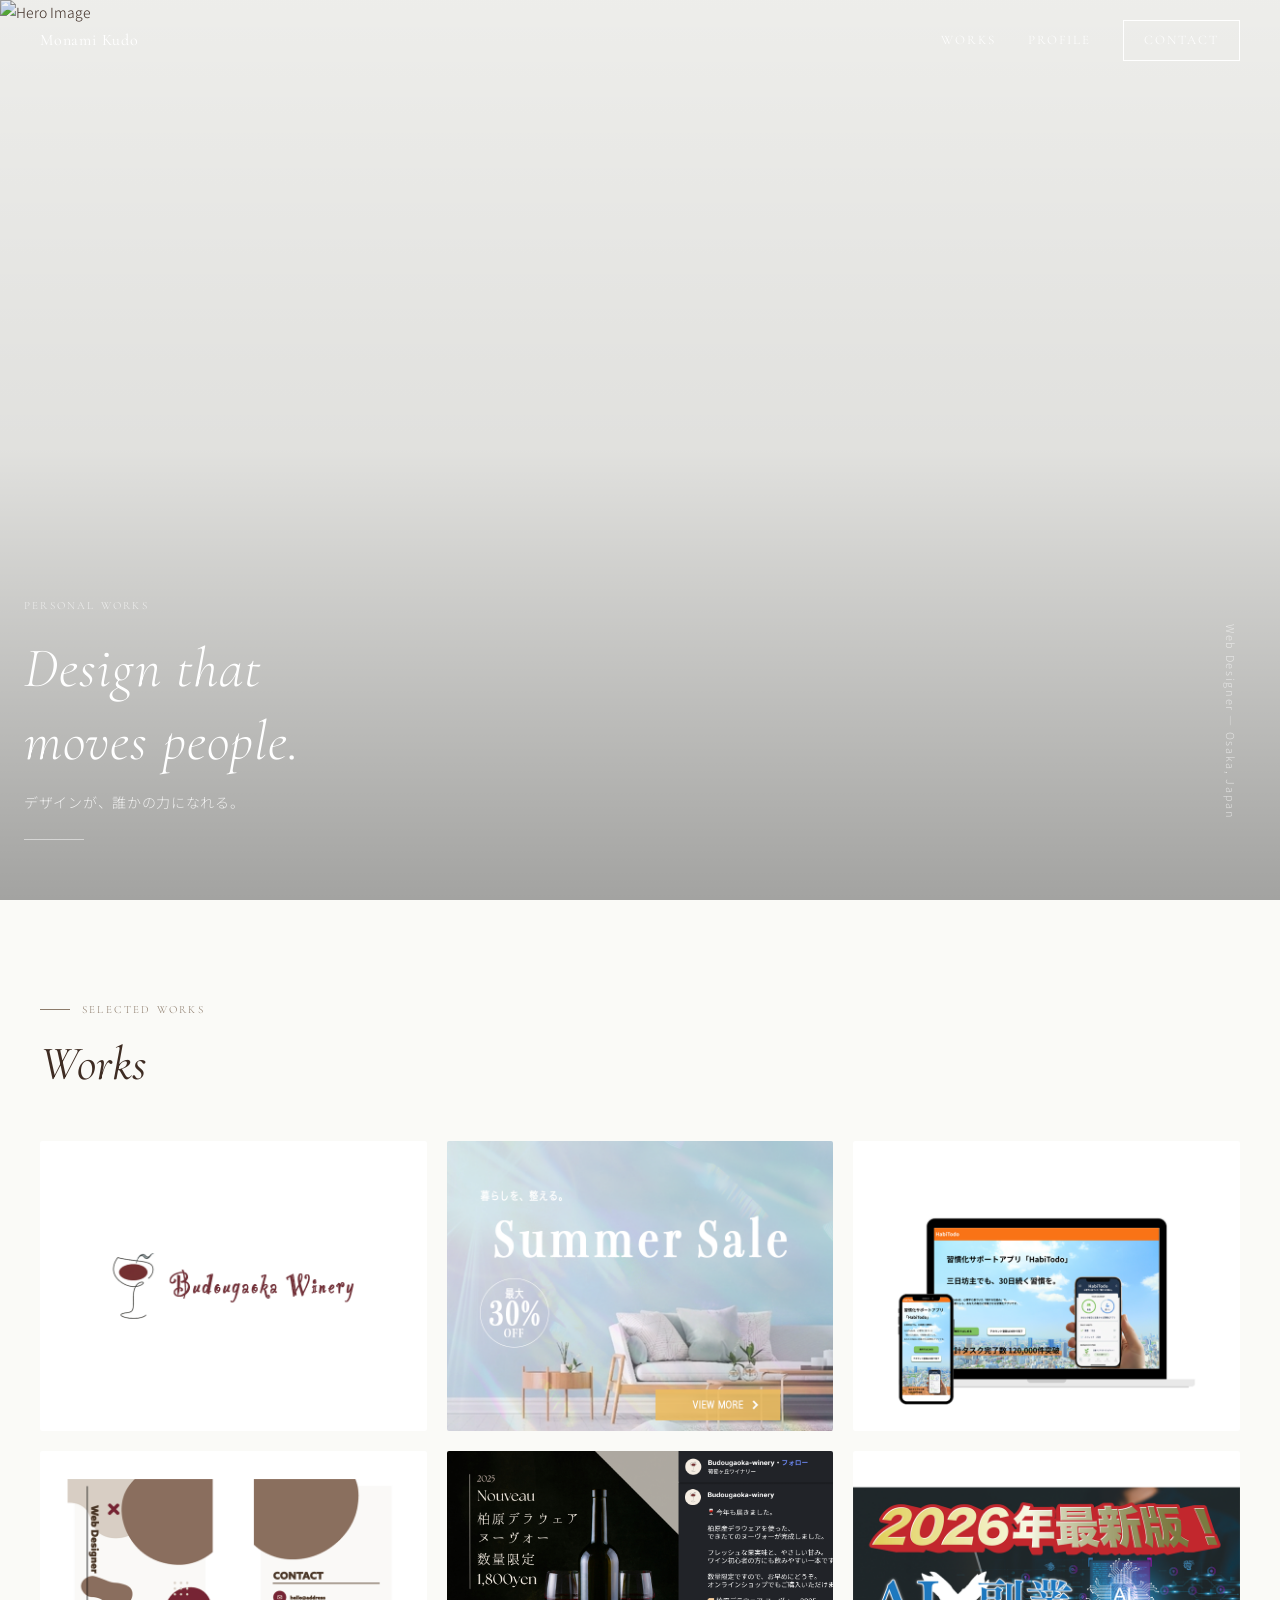
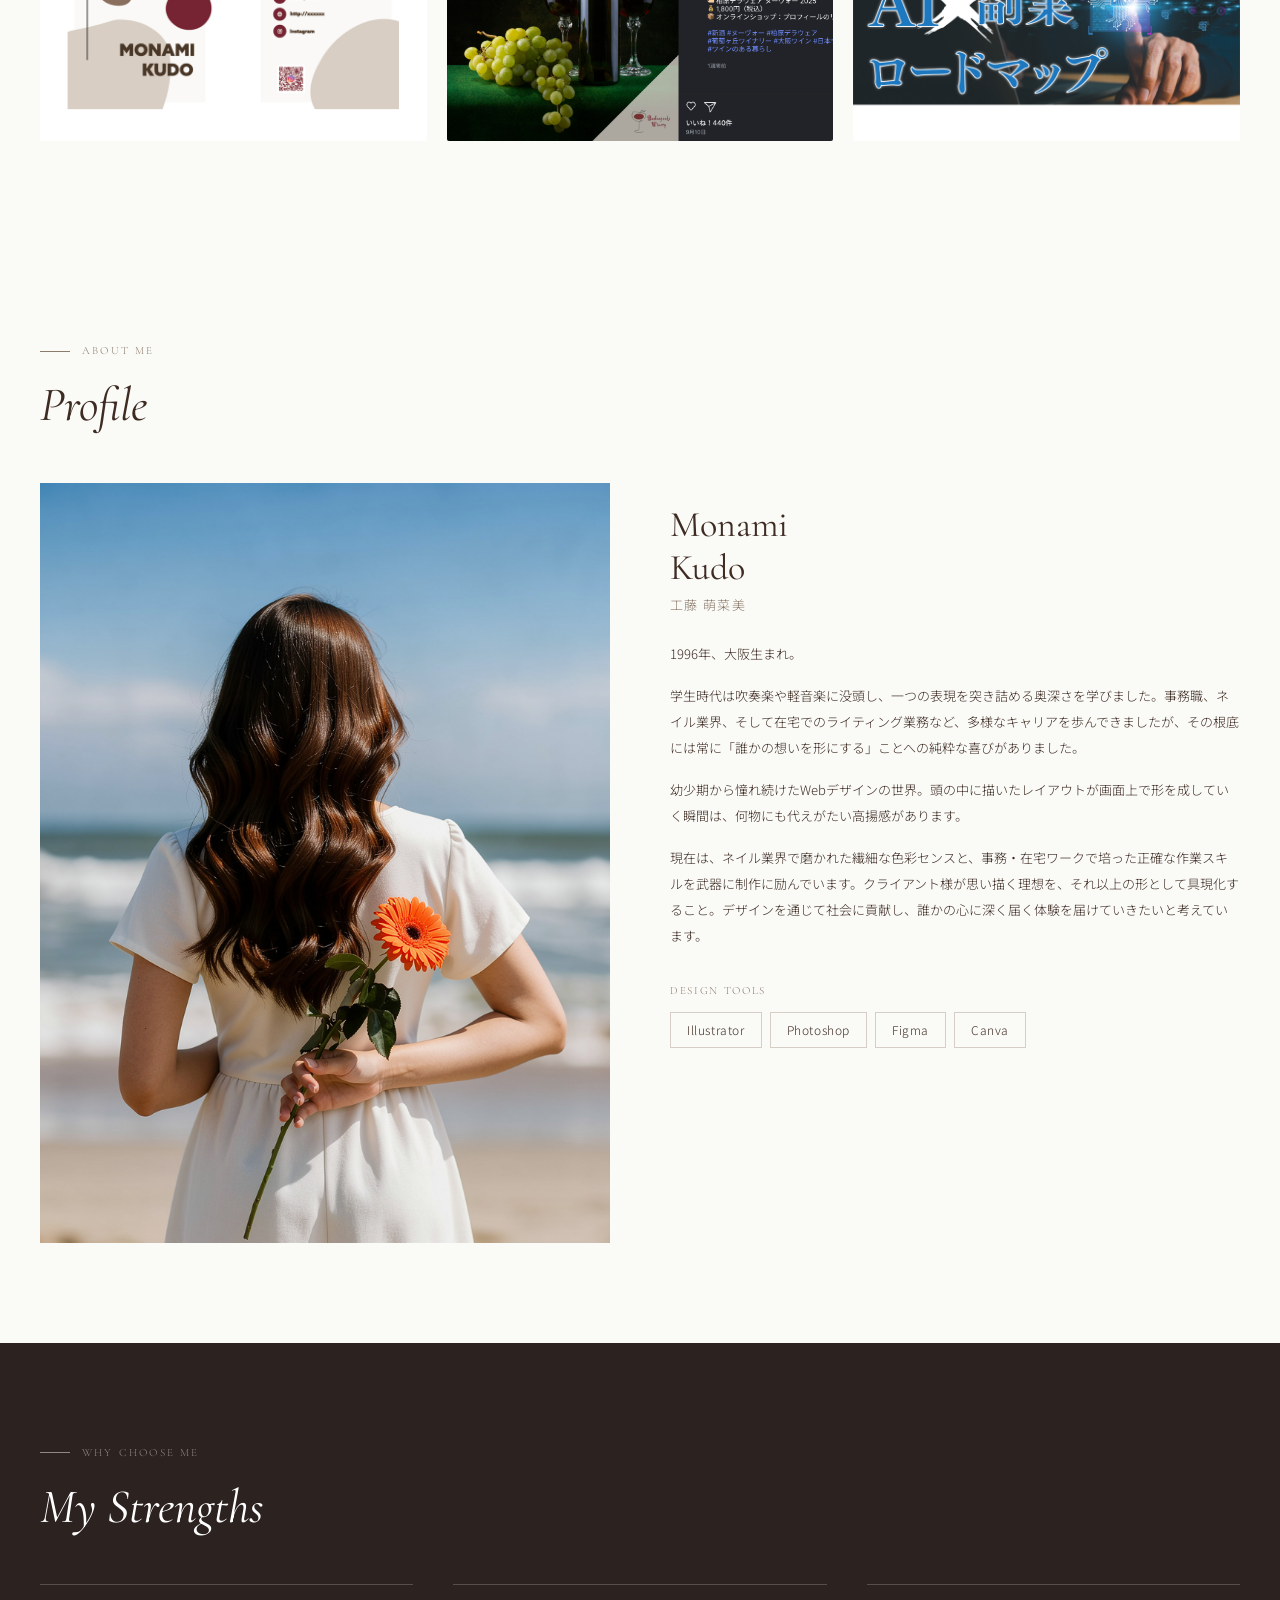
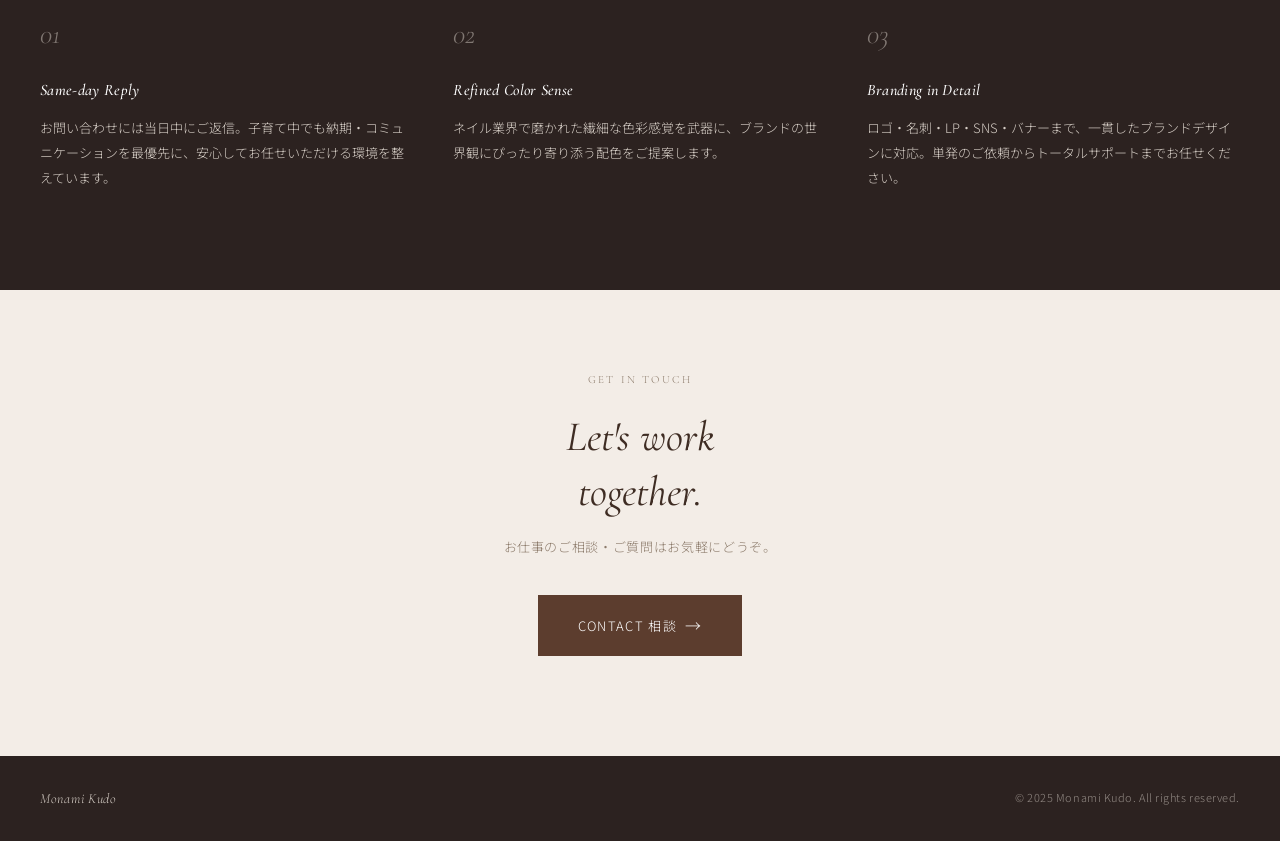
==== index.html @ 481d56b4 "Add files via upload" ====
<!DOCTYPE html>
<html lang="ja">
<head>
  <meta charset="UTF-8">
  <meta name="viewport" content="width=device-width, initial-scale=1.0">
  <title>Monami Kudo | Portfolio</title>

  <!-- Google Fonts: Cormorant Garamond（見出し用）と Noto Sans JP（日本語本文用） -->
  <link rel="preconnect" href="https://fonts.googleapis.com">
  <link rel="preconnect" href="https://fonts.gstatic.com" crossorigin>
  <link href="https://fonts.googleapis.com/css2?family=Cormorant+Garamond:ital,wght@0,300;0,400;0,500;0,600;1,300;1,400&family=Noto+Sans+JP:wght@300;400;500&display=swap" rel="stylesheet">

  <!-- CSSファイルを読み込む（linkタグ = 外部ファイルを接続するタグ） -->
  <!-- rel="stylesheet"（リレーション：スタイルシート） = このファイルはCSS（見た目の設定）ですよ、という意味 -->
  <!-- href="style.css"（エイチレフ） = 読み込むファイルのパス（同じフォルダ内のstyle.css） -->
  <link rel="stylesheet" href="style.css">
</head>

<body>
  <!-- ============================================
       ヘッダー
       ============================================ -->
  <header class="header" id="header">
    <!-- ロゴ -->
    <a href="#" class="header__logo">Monami Kudo</a>

    <!-- PC用ナビゲーション -->
    <nav class="header__nav">
      <a href="#works">WORKS</a>
      <a href="#profile">PROFILE</a>
      <a href="#contact" class="header__contact-btn">CONTACT</a>
    </nav>

    <!-- ハンバーガーボタン（スマホ用） -->
    <button class="hamburger" id="hamburger" aria-label="メニューを開く">
      <span></span>
      <span></span>
      <span></span>
    </button>
  </header>

  <!-- モバイルメニュー（ハンバーガーメニューの中身） -->
  <div class="mobile-menu" id="mobileMenu">
    <a href="#works" class="mobile-menu__link">WORKS</a>
    <a href="#profile" class="mobile-menu__link">PROFILE</a>
    <a href="#contact" class="mobile-menu__contact">CONTACT</a>
  </div>

  <!-- ============================================
       ヒーローセクション（メインビジュアル）
       ============================================ -->
  <section class="hero">
    <!-- 背景（後で画像に差し替え可能） -->
    <div class="hero__bg">
    <img src="images/girl-ran.jpeg" alt="Hero Image" class="hero__img"> <!-- 画像がある場合はこちらを使う -->
    </div>
    <!-- 暗いオーバーレイ -->
    <div class="hero__overlay"></div>
    <!-- キャッチコピー -->
    <div class="hero__content">
      <p class="hero__subtitle">PERSONAL WORKS</p>
      <h1 class="hero__title">Design that<br>moves people.</h1>
      <p class="hero__text">デザインが、誰かの力になれる。</p>
      <div class="hero__line"></div>
    </div>
    <p class="hero__vertical-text">Web Designer — Osaka, Japan</p>
  </section>

  <!-- ============================================
       Worksセクション（作品一覧）
       ============================================ -->
  <section class="section works" id="works">
    <div class="section__inner">
      <div class="fade-in">
        <p class="section__label">Selected Works</p>
        <h2 class="section__title">Works</h2>
      </div>

      <!-- 作品グリッド（3列 x 2行 = 6作品） -->
      <div class="works__grid">

        <!-- 作品1 -->
        <a href="branding.html" class="work-card fade-in">
          <!-- ↓ 画像がある場合はこちらを使う -->
              <img src="images/branding-button.png" alt="Work 1 Image " class="work-card__img">
          <div class="work-card__overlay">
            <p class="work-card__category">Branding</p>
            <p class="work-card__desc">葡萄ヶ丘ワイナリー ― ロゴ・名刺・LP・SNS・バナー</p>
            <span class="work-card__link">View Project →</span>
          </div>
        </a>

        <!-- 作品2 -->
        <a href="work-banner.html" class="work-card fade-in">
               <img src="images/summer-sail.png" alt="Work 2 Image " class="work-card__img">
          <div class="work-card__overlay">
            <p class="work-card__category">Banner</p>
            <p class="work-card__desc">バナーデザイン</p>
            <span class="work-card__link">View Project →</span>
          </div>
        </a>

        <!-- 作品3 -->
        <a href="work-lp.html" class="work-card fade-in">
            <img src="images/lp-button.png" alt="Work 3 Image " class="work-card__img">
          <div class="work-card__overlay">
            <p class="work-card__category">LP</p>
            <p class="work-card__desc">ランディングページデザイン</p>
            <span class="work-card__link">View Project →</span>
          </div>
        </a>

        <!-- 作品4 -->
        <a href="work-card.html" class="work-card fade-in">
               <img src="images/meisi-button.png" alt="Work 4 Image " class="work-card__img">
          <div class="work-card__overlay">
            <p class="work-card__category">Business Card</p>
            <p class="work-card__desc">名刺デザイン</p>
            <span class="work-card__link">View Project →</span>
          </div>
        </a>

        <!-- 作品5 -->
        <a href="work-sns.html" class="work-card fade-in">
               <img src="images/sns-button.png" alt="Work 5 Image " class="work-card__img">
          <div class="work-card__overlay">
            <p class="work-card__category">SNS</p>
            <p class="work-card__desc">SNS投稿デザイン</p>
            <span class="work-card__link">View Project →</span>
          </div>
        </a>

        <!-- 作品6 -->
        <a href="work-thumbnail.html" class="work-card fade-in">
                <img src="images/thumbnail-button.png" alt="Work 6 Image " class="work-card__img">
          <div class="work-card__overlay">
            <p class="work-card__category">thumbnail</p>
            <p class="work-card__desc">サムネイルデザイン</p>
            <span class="work-card__link">View Project →</span>
          </div>
        </a>

      </div>
    </div>
  </section>

  <!-- ============================================
       Profileセクション
       ============================================ -->
  <section class="section profile" id="profile">
    <div class="section__inner">
      <div class="fade-in">
        <p class="section__label">About Me</p>
        <h2 class="section__title">Profile</h2>
      </div>

      <div class="profile__content fade-in">
        <!-- 左：プロフィール写真 -->
        <div class="profile__image-wrapper">
          <!-- ↓ 画像がある場合はこちらを使う -->
          <img src="images/icon.jpg" alt="Monami Kudo" class="profile__image">
        </div>

        <!-- 右：テキスト -->
        <div class="profile__text">
          <h3 class="profile__name">Monami<br>Kudo</h3>
          <p class="profile__name-jp">工藤 萌菜美</p>

          <div class="profile__bio">
            <p>1996年、大阪生まれ。</p>
            <p>学生時代は吹奏楽や軽音楽に没頭し、一つの表現を突き詰める奥深さを学びました。事務職、ネイル業界、そして在宅でのライティング業務など、多様なキャリアを歩んできましたが、その根底には常に「誰かの想いを形にする」ことへの純粋な喜びがありました。</p>
            <p>幼少期から憧れ続けたWebデザインの世界。頭の中に描いたレイアウトが画面上で形を成していく瞬間は、何物にも代えがたい高揚感があります。</p>
            <p>現在は、ネイル業界で磨かれた繊細な色彩センスと、事務・在宅ワークで培った正確な作業スキルを武器に制作に励んでいます。クライアント様が思い描く理想を、それ以上の形として具現化すること。デザインを通じて社会に貢献し、誰かの心に深く届く体験を届けていきたいと考えています。</p>
          </div>

          <p class="profile__tools-label">Design Tools</p>
          <div class="profile__tools">
            <span class="profile__tool-tag">Illustrator</span>
            <span class="profile__tool-tag">Photoshop</span>
            <span class="profile__tool-tag">Figma</span>
            <span class="profile__tool-tag">Canva</span>
          </div>
        </div>
      </div>
    </div>
  </section>

  <!-- ============================================
       My Strengthsセクション
       ============================================ -->
  <section class="section strengths" id="strengths">
    <div class="section__inner">
      <div class="fade-in">
        <p class="section__label">Why Choose Me</p>
        <h2 class="section__title">My Strengths</h2>
      </div>

      <div class="strengths__grid">
        <!-- 強み1 -->
        <div class="strength-card fade-in">
          <p class="strength-card__number">01</p>
          <h3 class="strength-card__title">Same-day Reply</h3>
          <p class="strength-card__text">お問い合わせには当日中にご返信。子育て中でも納期・コミュニケーションを最優先に、安心してお任せいただける環境を整えています。</p>
        </div>

        <!-- 強み2 -->
        <div class="strength-card fade-in">
          <p class="strength-card__number">02</p>
          <h3 class="strength-card__title">Refined Color Sense</h3>
          <p class="strength-card__text">ネイル業界で磨かれた繊細な色彩感覚を武器に、ブランドの世界観にぴったり寄り添う配色をご提案します。</p>
        </div>

        <!-- 強み3 -->
        <div class="strength-card fade-in">
          <p class="strength-card__number">03</p>
          <h3 class="strength-card__title">Branding in Detail</h3>
          <p class="strength-card__text">ロゴ・名刺・LP・SNS・バナーまで、一貫したブランドデザインに対応。単発のご依頼からトータルサポートまでお任せください。</p>
        </div>
      </div>
    </div>
  </section>

  <!-- ============================================
       CTAセクション（お問い合わせ誘導）
       ============================================ -->
  <section class="cta" id="contact">
    <p class="cta__label fade-in">Get in Touch</p>
    <h2 class="cta__title fade-in">Let's work<br>together.</h2>
    <p class="cta__text fade-in">お仕事のご相談・ご質問はお気軽にどうぞ。</p>
    <a href="contact.html" class="cta__button fade-in">
      CONTACT 相談
      <span class="cta__button-arrow">→</span>
    </a>
  </section>

  <!-- ============================================
       フッター
       ============================================ -->
  <footer class="footer">
    <span class="footer__logo">Monami Kudo</span>
    <span class="footer__copy">© 2025 Monami Kudo. All rights reserved.</span>
  </footer>

  <!-- JavaScriptファイルを読み込む -->
  <!-- src="script.js"（ソース） = 読み込むファイルのパス（同じフォルダ内のscript.js） -->
  <!-- defer（ディファー） = HTMLの読み込みが完了してからJSを実行する、という指示 -->
  <script src="script.js" defer></script>
</body>
</html>
---- style.css ----
/* ============================================
   CSS変数（サイト全体の色やフォントを一括管理）
   :root（ルート） = HTMLの最上位要素。ここに変数を定義すると全体で使える
   var() = 変数を呼び出す関数。var(--color-bg) で #FAFAF7 を取得
   ============================================ */
:root {
  --color-bg: #FAFAF7;           /* 背景色（少しクリームがかった白） */
  --color-text: #3E2C23;         /* メインの文字色（ダークブラウン） */
  --color-text-light: #8C7B6B;   /* 薄い文字色（サブテキスト用） */
  --color-accent: #6B4C3B;       /* アクセントカラー（ブラウン） */
  --color-border: #D6CEC6;       /* 線の色（薄いベージュ） */
  --color-section-bg: #F3EDE7;   /* セクション背景色（薄いベージュ） */
  --color-dark: #2C2220;         /* ダークカラー（フッター・メニュー用） */
  --color-cta-bg: #5C3D2E;       /* CTAボタンの背景色 */
  --color-white: #FFFFFF;

  --font-display: 'Cormorant Garamond', serif;  /* 英語見出し用フォント */
  --font-body: 'Noto Sans JP', sans-serif;       /* 日本語本文用フォント */

  --max-width: 1200px;           /* コンテンツの最大幅 */
}

/* ============================================
   リセット（ブラウザのデフォルトスタイルを統一）
   * = すべての要素に適用
   ::before, ::after = 疑似要素（要素の前後に追加されるもの）にも適用
   ============================================ */
*, *::before, *::after {
  margin: 0;
  padding: 0;
  box-sizing: border-box; /* paddingとborderをwidth/heightに含める */
}

html {
  scroll-behavior: smooth; /* ページ内リンクのスムーズスクロール */
}

body {
  font-family: var(--font-body);
  color: var(--color-text);
  background-color: var(--color-bg);
  line-height: 1.8;        /* 行間（読みやすさのため1.8倍に） */
  font-weight: 300;
  font-size: 14px;
  -webkit-font-smoothing: antialiased; /* フォントを滑らかに表示（Safari/Chrome用） */
}

img {
  max-width: 100%;
  height: auto;
  display: block;
}

a {
  color: inherit;          /* inherit（インヘリット） = 親要素の文字色を継承 */
  text-decoration: none;   /* 下線を消す */
}

ul {
  list-style: none;        /* リストの黒丸を消す */
}

/* ============================================
   ヘッダー（画面上部のナビゲーション）
   ============================================ */
.header {
  position: fixed;           /* fixed（フィクスド） = 画面上部に固定 */
  top: 0;
  left: 0;
  width: 100%;
  z-index: 1000;            /* z-index = 重なり順。数字が大きいほど前面に表示 */
  padding: 20px 40px;
  display: flex;             /* flex（フレックス） = 横並びレイアウト */
  justify-content: space-between; /* 左右に分散配置 */
  align-items: center;       /* 縦方向中央揃え */
  transition: background-color 0.3s ease; /* 背景色の変化をなめらかに */
}

/* スクロール時にヘッダーに背景をつけるクラス（JSで追加） */
.header.scrolled {
  background-color: rgba(250, 250, 247, 0.95);
  backdrop-filter: blur(10px); /* backdrop-filter = 背景をぼかすガラス効果 */
}

.header__logo {
  font-family: var(--font-display);
  font-size: 16px;
  font-weight: 400;
  letter-spacing: 0.05em;   /* letter-spacing = 文字間隔を少し広げる */
  color: var(--color-white);
  transition: color 0.3s ease;
}

.header.scrolled .header__logo {
  color: var(--color-text);
}

/* PC用ナビゲーション */
.header__nav {
  display: flex;
  align-items: center;
  gap: 32px;                /* gap（ギャップ） = 各リンクの間隔 */
}

.header__nav a {
  font-family: var(--font-display);
  font-size: 13px;
  letter-spacing: 0.15em;
  text-transform: uppercase; /* uppercase = 小文字を大文字に変換 */
  color: var(--color-white);
  transition: color 0.3s ease, opacity 0.3s ease;
}

.header.scrolled .header__nav a {
  color: var(--color-text);
}

.header__nav a:hover {
  opacity: 0.6;
}

/* CONTACTボタン（PC版ヘッダー右端） */
.header__contact-btn {
  font-family: var(--font-display) !important;
  font-size: 13px !important;
  letter-spacing: 0.15em !important;
  padding: 8px 20px;
  border: 1px solid var(--color-white);
  transition: all 0.3s ease;
}

.header.scrolled .header__contact-btn {
  border-color: var(--color-text);
}

.header__contact-btn:hover {
  background-color: var(--color-text);
  color: var(--color-white) !important;
  border-color: var(--color-text) !important;
  opacity: 1 !important;
}

/* ============================================
   ハンバーガーメニュー（スマホ用）
   ============================================ */
.hamburger {
  display: none;             /* PC版では非表示 */
  flex-direction: column;
  justify-content: center;
  align-items: center;
  gap: 5px;
  width: 30px;
  height: 30px;
  cursor: pointer;           /* cursor: pointer = マウスカーソルを指マークに */
  z-index: 1100;             /* メニューより前面に表示 */
  background: none;
  border: none;
  padding: 0;
}

/* ハンバーガーの3本線 */
.hamburger span {
  display: block;
  width: 22px;
  height: 1.5px;
  background-color: var(--color-white);
  transition: all 0.3s ease;
}

.header.scrolled .hamburger span {
  background-color: var(--color-text);
}

/* ハンバーガーが開いた時の×マークへの変形 */
.hamburger.active span {
  background-color: var(--color-white) !important;
}
.hamburger.active span:nth-child(1) {
  transform: rotate(45deg) translate(5px, 5px); /* 上の線を45度右に回転 */
}
.hamburger.active span:nth-child(2) {
  opacity: 0;                /* 真ん中の線を透明にして消す */
}
.hamburger.active span:nth-child(3) {
  transform: rotate(-45deg) translate(5px, -5px); /* 下の線を45度左に回転 */
}

/* モバイルメニュー（全画面オーバーレイ） */
.mobile-menu {
  display: none;             /* 初期状態は非表示 */
  position: fixed;
  top: 0;
  left: 0;
  width: 100%;
  height: 100vh;             /* vh = viewport height（画面の高さ）の100% */
  background-color: var(--color-dark);
  z-index: 1050;
  justify-content: center;
  align-items: center;
  flex-direction: column;
  gap: 40px;
  opacity: 0;
  transition: opacity 0.4s ease;
}

/* .active が付いた時にメニューを表示 */
.mobile-menu.active {
  display: flex;
  opacity: 1;
}

.mobile-menu a {
  font-family: var(--font-display);
  font-size: 18px;
  letter-spacing: 0.2em;
  color: var(--color-border);
  transition: color 0.3s ease;
}

.mobile-menu a:hover {
  color: var(--color-white);
}

/* CONTACTの下線（デザイン画像に合わせて） */
.mobile-menu__contact {
  padding-bottom: 8px;
  border-bottom: 1px solid var(--color-border);
}

/* ============================================
   ヒーローセクション（メインビジュアル）
   ============================================ */
.hero {
  position: relative;
  width: 100%;
  height: 100vh;             /* 画面の高さいっぱい */
  overflow: hidden;          /* overflow: hidden = はみ出た部分を隠す */
  display: flex;
  align-items: flex-end;     /* flex-end = 下揃え */
  height: 100vh;             /* 100vh → 120vh に変更。画面の高さの1.2倍にして縦長にする */
  padding: 60px 24px;
}

/* 背景画像（仮のグラデーション、後で実際の写真に差し替え） */
.hero__bg {
  position: absolute;
  top: 0;
  left: 0;
  width: 100%;
  height: 100%;
  object-fit: cover;
  z-index: 0;
  object-fit: cover;           /* 画像を枠いっぱいに表示（はみ出た部分はトリミング） */
  object-position: center top; /* 画像の上部中央を基準に表示 */
}

/* ヒーロー背景画像（imgタグ用） */
.hero__img {
  width: 100%;               /* 横幅いっぱいに広げる */
  height: 100%;              /* 高さいっぱいに広げる */
  object-fit: cover;         /* object-fit: cover（オブジェクト・フィット：カバー）= 縦横比を保ったまま枠を埋める。はみ出た部分は切れる */
  object-position: center 60%; /* object-position（オブジェクト・ポジション）= 画像の中央を基準に表示 */
}

/* ヒーローの暗いオーバーレイ（文字を読みやすくする） */
.hero__overlay {
  position: absolute;
  top: 0;
  left: 0;
  width: 100%;
  height: 100%;
  background: linear-gradient(
    to top,
    rgba(0,0,0,0.35) 0%,
    rgba(0,0,0,0.1) 50%,
    rgba(0,0,0,0.05) 100%
  );
  z-index: 1;
}

.hero__content {
  position: relative;
  z-index: 2;
}

/* PERSONAL WORKS の小さなテキスト */
.hero__subtitle {
  font-family: var(--font-display);
  font-size: 11px;
  letter-spacing: 0.2em;
  color: rgba(255, 255, 255, 0.7);
  margin-bottom: 16px;
}

/* メインキャッチコピー */
.hero__title {
  font-family: var(--font-display);
  font-size: clamp(36px, 5vw, 56px); /* clamp() = 最小値, 推奨値, 最大値 で画面幅に応じてサイズ変化 */
  font-weight: 300;
  font-style: italic;
  color: var(--color-white);
  line-height: 1.3;
  letter-spacing: 0.02em;
}

.hero__text {
  font-size: 14px;
  color: rgba(255, 255, 255, 0.8);
  margin-top: 12px;
  letter-spacing: 0.05em;
}

.hero__line {
  width: 60px;
  height: 1px;
  background-color: rgba(255, 255, 255, 0.5);/* 線を薄い白系に */
  margin-top: 24px;
}

.hero__vertical-text {
  position: absolute;
  right: 40px;
  bottom: 80px;
  z-index: 2; /* ヒーローのテキストより前面に表示 */
  font-size: 11px;
  color: rgba(255, 255, 255, 0.6);
  letter-spacing: 0.15em;
  writing-mode: vertical-rl; /* 文字を縦書きにする */
}
/* ============================================
   セクション共通スタイル
   ============================================ */
.section {
  padding: 100px 40px;
}

.section__inner {
  max-width: var(--max-width);
  margin: 0 auto;            /* margin: 0 auto = 左右均等に余白を取り中央揃え */
}

/* セクションの小見出し（"SELECTED WORKS" など） */
.section__label {
  display: flex;
  align-items: center;
  gap: 12px;
  font-family: var(--font-display);
  font-size: 11px;
  letter-spacing: 0.2em;
  color: var(--color-text-light);
  margin-bottom: 16px;
  text-transform: uppercase;
}

/* 小見出しの左側の横線 */
.section__label::before {
  content: '';               /* content = 疑似要素の中身（空文字で線だけ表示） */
  display: block;
  width: 30px;
  height: 1px;
  background-color: var(--color-text-light);
}

/* セクションの大見出し */
.section__title {
  font-family: var(--font-display);
  font-size: clamp(32px, 4vw, 48px);
  font-weight: 400;
  font-style: italic;
  line-height: 1.2;
  margin-bottom: 48px;
  color: var(--color-text);
}

/* ============================================
   Worksセクション（作品一覧）
   ============================================ */
.works {
  background-color: var(--color-bg);
}

.works__grid {
  display: grid;
  grid-template-columns: repeat(3, 1fr); /* repeat(3, 1fr) = 3列のグリッド。1fr = 1等分 */
  gap: 20px;
}

/* 各作品カード */
.work-card {
  position: relative;
  aspect-ratio: 4 / 3;      /* aspect-ratio = 縦横比を4:3に固定 */
  overflow: hidden;
  cursor: pointer;
  border-radius: 2px;
}

/* SNSカードの画像だけ表示位置を調整 */
.work-card:nth-child(5) .work-card__img {
  object-position: left top;
}

/* 作品のサムネイル画像 */
.work-card__img {
  width: 100%;
  height: 100%;
  object-fit: cover;         /* object-fit: cover = 画像を枠に合わせてトリミング */
  transition: transform 0.5s ease;
}

/* 仮の背景色（画像がない場合に表示） */
.work-card__placeholder {
  width: 100%;
  height: 100%;
  display: flex;
  align-items: center;
  justify-content: center;
  font-family: var(--font-display);
  font-size: 14px;
  color: var(--color-text-light);
  letter-spacing: 0.1em;
  transition: transform 0.5s ease;
}

.work-card__placeholder--1 { background-color: #F3EDE7; }
.work-card__placeholder--2 { background-color: #EDE7DF; }
.work-card__placeholder--3 { background-color: #E8E0D6; }
.work-card__placeholder--4 { background-color: #EFE9E2; }
.work-card__placeholder--5 { background-color: #E6DFD7; }
.work-card__placeholder--6 { background-color: #EADDD3; }

/* ホバー時のオーバーレイ（暗い半透明の覆い） */
.work-card__overlay {
  position: absolute;
  top: 0;
  left: 0;
  width: 100%;
  height: 100%;
  background-color: rgba(44, 34, 32, 0.85); /* rgba = 色 + 透明度（0.85 = 85%不透明） */
  display: flex;
  flex-direction: column;
  justify-content: flex-end; /* 下揃え */
  padding: 30px;
  opacity: 0;                /* 初期状態は透明（見えない） */
  transition: opacity 0.4s ease;
}

/* ホバー時にオーバーレイを表示 */
.work-card:hover .work-card__overlay {
  opacity: 1;
}

/* ホバー時に画像を少し拡大 */
.work-card:hover .work-card__img,
.work-card:hover .work-card__placeholder {
  transform: scale(1.05);    /* scale(1.05) = 1.05倍に拡大 */
}

.work-card__category {
  font-family: var(--font-display);
  font-size: clamp(22px, 2.5vw, 28px);
  font-weight: 400;
  color: var(--color-white);
  margin-bottom: 8px;
  letter-spacing: 0.02em;
}

.work-card__desc {
  font-size: 12px;
  color: rgba(255, 255, 255, 0.7);
  margin-bottom: 20px;
  letter-spacing: 0.05em;
  line-height: 1.6;
}

.work-card__link {
  font-family: var(--font-display);
  font-size: 14px;
  font-style: italic;
  color: var(--color-white);
  letter-spacing: 0.05em;
  transition: opacity 0.3s ease;
}

.work-card__link:hover {
  opacity: 0.7;
}

/* ============================================
   Profileセクション
   ============================================ */
.profile {
  background-color: var(--color-bg);
}

.profile__content {
  display: grid;
  grid-template-columns: 1fr 1fr; /* 左右2カラム（均等分割） */
  gap: 60px;
  align-items: start;              /* 上揃え */
}

/* プロフィール写真 */
.profile__image-wrapper {
  position: relative;
  aspect-ratio: 3 / 4;            /* 縦長の比率 */
  overflow: hidden;
}

.profile__image {
  width: 100%;
  height: 100%;
  object-fit: cover;
}

/* 仮のプロフィール画像（背景色） */
.profile__image-placeholder {
  width: 100%;
  height: 100%;
  background-color: #E8DDD2;
  display: flex;
  align-items: center;
  justify-content: center;
  font-family: var(--font-display);
  font-size: 14px;
  color: var(--color-text-light);
}

.profile__text {
  padding-top: 20px;
}

.profile__name {
  font-family: var(--font-display);
  font-size: clamp(28px, 3vw, 36px);
  font-weight: 400;
  margin-bottom: 4px;
  line-height: 1.2;
}

.profile__name-jp {
  font-size: 13px;
  color: var(--color-text-light);
  margin-bottom: 24px;
  letter-spacing: 0.1em;
}

.profile__bio {
  font-size: 13px;
  line-height: 2;
  color: var(--color-text);
  margin-bottom: 32px;
}

.profile__bio p {
  margin-bottom: 16px;
}

/* DESIGN TOOLS ラベル */
.profile__tools-label {
  font-family: var(--font-display);
  font-size: 11px;
  letter-spacing: 0.15em;
  color: var(--color-text-light);
  margin-bottom: 12px;
  text-transform: uppercase;
}

.profile__tools {
  display: flex;
  flex-wrap: wrap;           /* flex-wrap: wrap = 折り返し可能に */
  gap: 8px;
}

/* 各ツールのタグ */
.profile__tool-tag {
  font-size: 12px;
  padding: 6px 16px;
  border: 1px solid var(--color-border);
  letter-spacing: 0.05em;
  color: var(--color-text);
}

/* ============================================
   My Strengthsセクション
   ============================================ */
.strengths {
  background-color: var(--color-dark); /* フッターと同じダークブラウン */
}

/* セクションラベル・タイトルを白系に上書き */
.strengths .section__label {
  color: rgba(214, 206, 198, 0.6);
}
.strengths .section__label::before {
  background-color: rgba(214, 206, 198, 0.6);
}
.strengths .section__title {
  color: var(--color-white);
}

.strengths__grid {
  display: grid;
  grid-template-columns: repeat(3, 1fr);
  gap: 40px;
  margin-top: 20px;
}

.strength-card {
  padding-top: 24px;
  border-top: 1px solid rgba(214, 206, 198, 0.25); /* 線を薄い白系に */
}

/* 番号（01, 02, 03） */
.strength-card__number {
  font-family: var(--font-display);
  font-size: 28px;
  font-style: italic;
  color: rgba(214, 206, 198, 0.5);
  margin-bottom: 16px;
}

.strength-card__title {
  font-family: var(--font-display);
  font-size: 16px;
  font-weight: 500;
  font-style: italic;
  margin-bottom: 12px;
  letter-spacing: 0.02em;
  color: var(--color-white);
}

.strength-card__text {
  font-size: 13px;
  line-height: 1.9;
  color: var(--color-border); /* 薄いベージュで暗い背景でも読みやすく */
}

/* ============================================
   CTAセクション（お問い合わせ誘導）
   CTA = Call To Action（コール・トゥ・アクション：行動を促す）
   ============================================ */
.cta {
  background-color: var(--color-section-bg);
  padding: 80px 40px 100px;
  text-align: center;
}

.cta__label {
  font-family: var(--font-display);
  font-size: 11px;
  letter-spacing: 0.2em;
  color: var(--color-text-light);
  margin-bottom: 20px;
  text-transform: uppercase;
}

.cta__title {
  font-family: var(--font-display);
  font-size: clamp(28px, 3.5vw, 42px);
  font-weight: 400;
  font-style: italic;
  color: var(--color-text);
  line-height: 1.3;
  margin-bottom: 16px;
}

.cta__text {
  font-size: 13px;
  color: var(--color-text-light);
  margin-bottom: 36px;
  letter-spacing: 0.05em;
}

/* お問い合わせボタン */
.cta__button {
  display: inline-flex;      /* inline-flex = インライン要素として横並びレイアウト */
  align-items: center;
  gap: 8px;
  font-family: var(--font-body);
  font-size: 13px;
  letter-spacing: 0.1em;
  color: var(--color-white);
  background-color: var(--color-cta-bg);
  padding: 16px 40px;
  border: none;
  cursor: pointer;
  transition: background-color 0.3s ease;
}

.cta__button:hover {
  background-color: var(--color-text);
}

.cta__button-arrow {
  font-size: 16px;
  transition: transform 0.3s ease;
}

.cta__button:hover .cta__button-arrow {
  transform: translateX(4px); /* ホバー時に矢印を右に4px移動 */
}

/* ============================================
   フッター
   ============================================ */
.footer {
  background-color: var(--color-dark);
  color: var(--color-border);
  padding: 30px 40px;
  display: flex;
  justify-content: space-between;
  align-items: center;
}

.footer__logo {
  font-family: var(--font-display);
  font-size: 14px;
  letter-spacing: 0.05em;
  font-style: italic;
}

.footer__copy {
  font-size: 11px;
  letter-spacing: 0.05em;
  color: rgba(214, 206, 198, 0.6);
}

/* ============================================
   レスポンシブ対応（タブレット：768px以下）
   @media = メディアクエリ。画面幅に応じてスタイルを切り替える
   max-width: 768px = 画面幅が768px以下の時に適用
   ============================================ */
@media (max-width: 768px) {

  /* ヘッダー */
  .header {
    padding: 16px 20px;
  }

  .header__nav {
    display: none;             /* PC用ナビを非表示 */
  }

  .hamburger {
    display: flex;             /* ハンバーガーメニューを表示 */
  }

  /* ヒーロー */
  .hero {
    height: 90vh;             /* 100vh → 120vh に変更。画面の高さの1.2倍にして縦長にする */
    padding: 60px 24px;
  }

  .hero__subtitle {
    font-size: 10px;
  }

  .hero__vertical-text {
    display: none;             /* 縦書きテキストはスマホでは非表示 */
  }

  /* セクション */
  .section {
    padding: 70px 24px;
  }

  /* Works：2列に変更 */
  .works__grid {
    grid-template-columns: repeat(2, 1fr);
    gap: 12px;
  }


  /* ホバーオーバーレイの余白を調整 */
  .work-card__overlay {
    padding: 20px;
  }

  .work-card__category {
    font-size: 18px;
  }

  .work-card__desc {
    font-size: 11px;
    margin-bottom: 12px;
  }

  .work-card__link {
    font-size: 12px;
  }

  /* Profile：1カラムに変更 */
  .profile__content {
    grid-template-columns: 1fr;
    gap: 32px;
  }

  .profile__image-wrapper {
    max-width: 280px;
  }

  /* Strengths：1カラムに変更 */
  .strengths__grid {
    grid-template-columns: 1fr;
    gap: 32px;
  }

  /* CTA */
  .cta {
    padding: 60px 24px 80px;
  }

  /* フッター */
  .footer {
    flex-direction: column;    /* column = 縦並びに変更 */
    gap: 12px;
    text-align: center;
    padding: 24px 20px;
  }
}

/* ============================================
   レスポンシブ対応（スマホ：480px以下）
   ============================================ */
@media (max-width: 480px) {

  .hero__title {
    font-size: 28px;
  }

  /* Works：1列に変更 */
  .works__grid {
    grid-template-columns: 1fr;
    gap: 16px;
  }

  .section__title {
    font-size: 28px;
    margin-bottom: 32px;
  }
}

/* ============================================
   アニメーション（スクロールで要素がふわっと表示）
   ============================================ */
.fade-in {
  opacity: 0;                  /* 初期状態は透明 */
  transform: translateY(24px); /* 下から24px上に移動しながら表示 */
  transition: opacity 0.8s ease, transform 0.8s ease;
}

/* .visible クラスが付いた時に表示（JSで追加） */
.fade-in.visible {
  opacity: 1;
  transform: translateY(0);
}
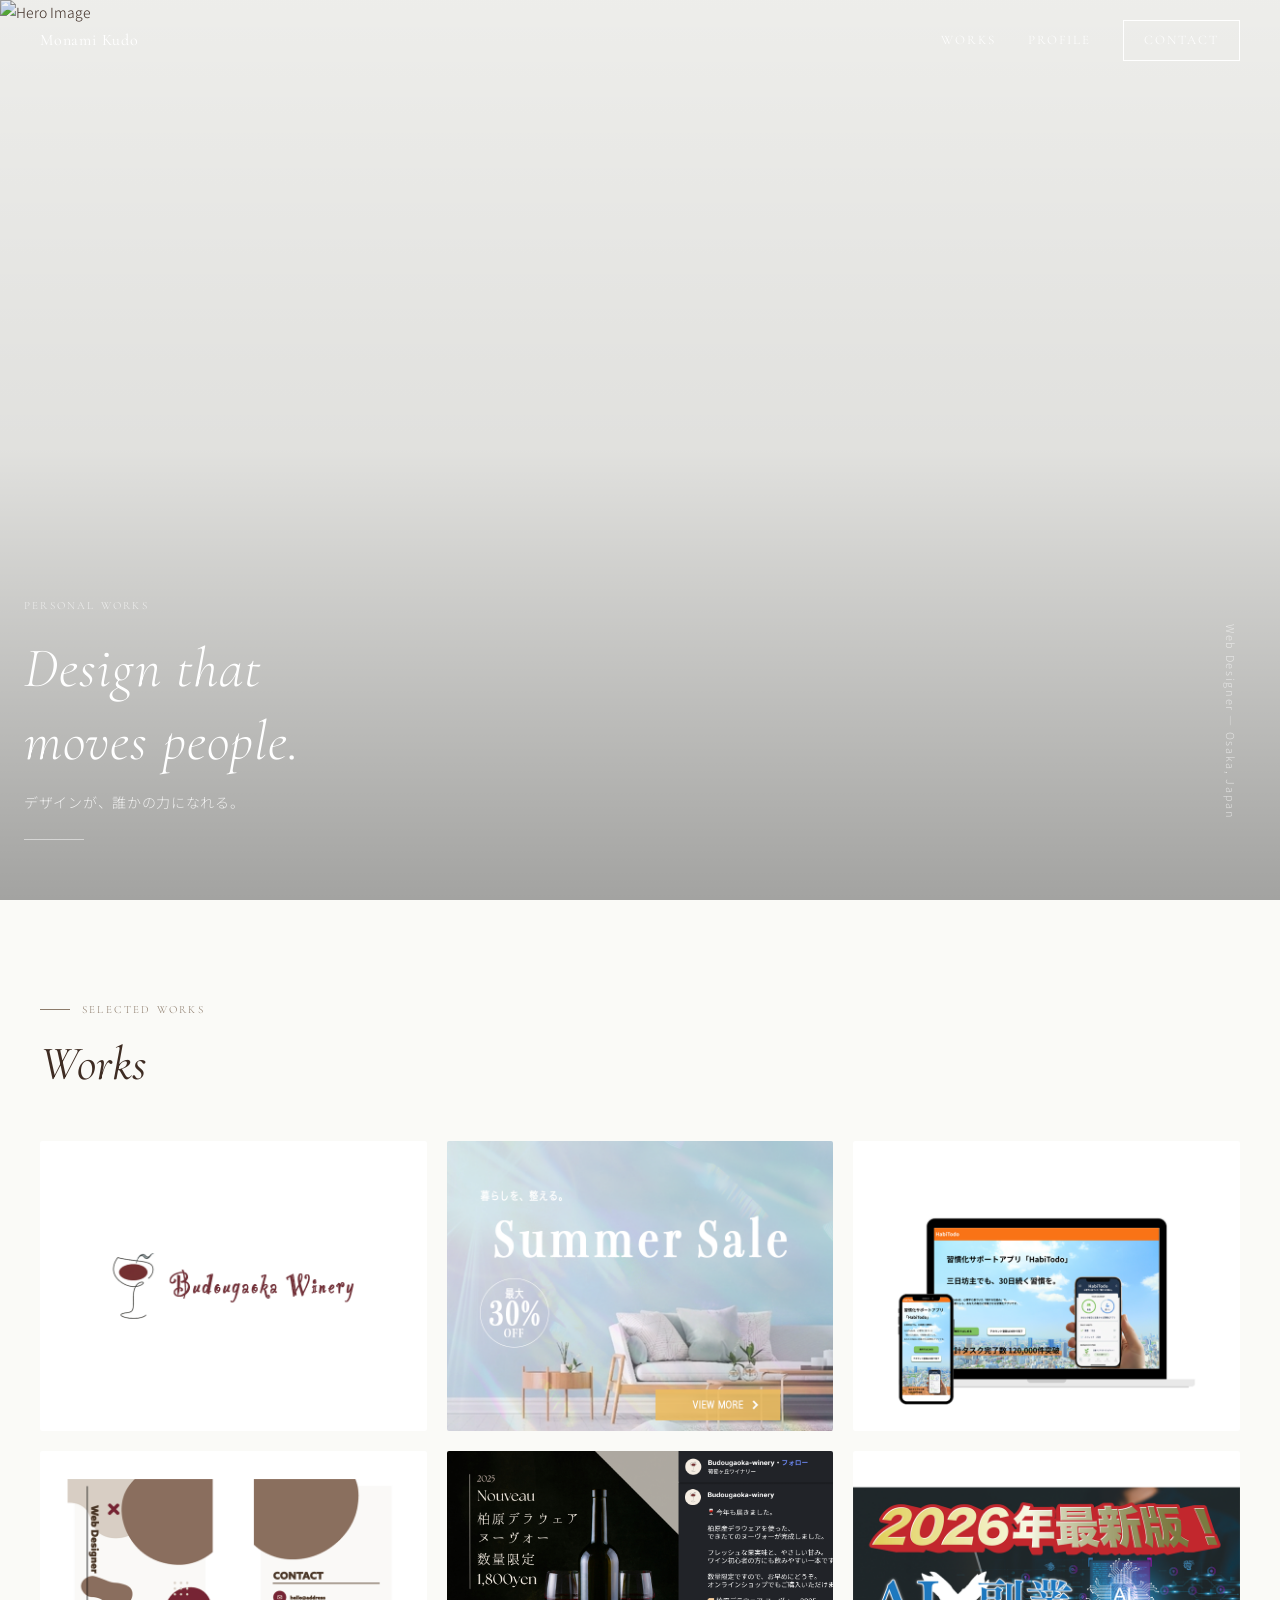
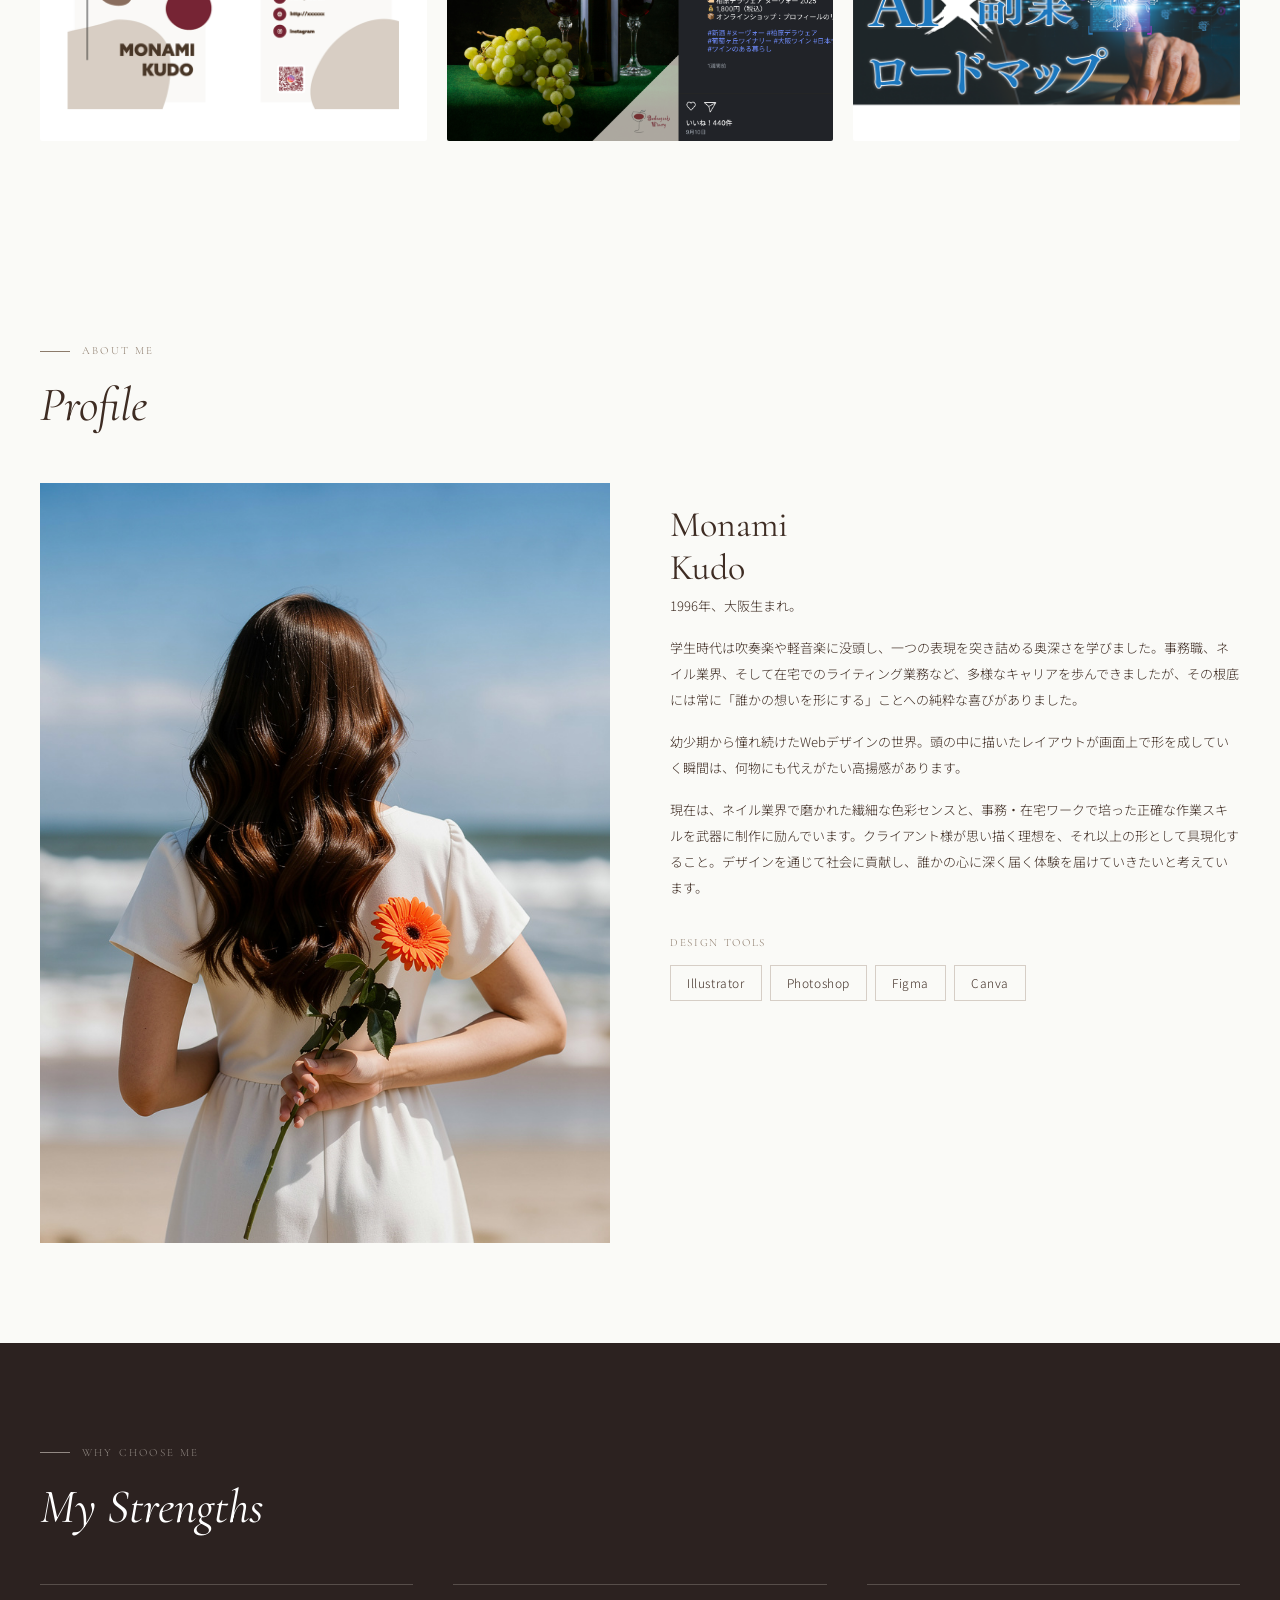
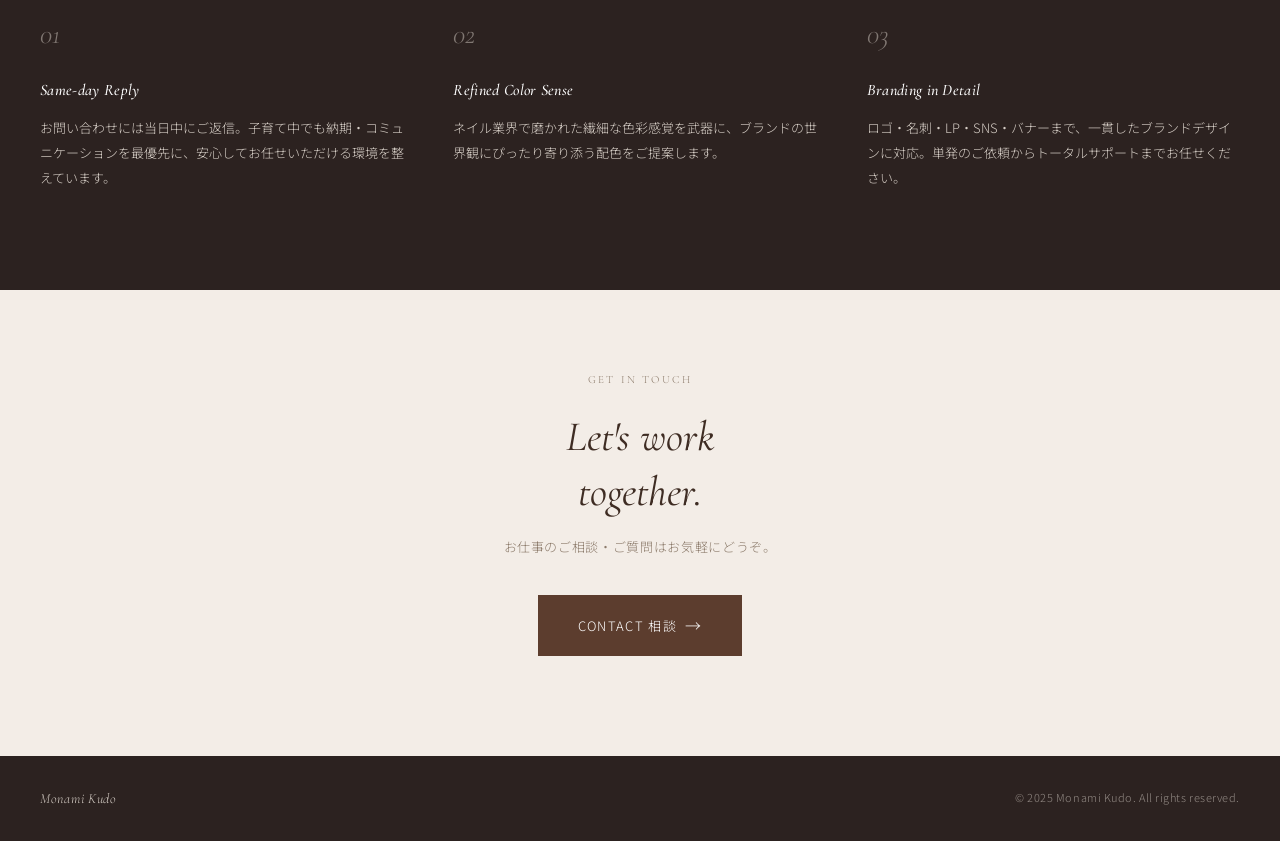
==== commit 3c6d021c: "Remove Japanese name from profile section" ====
--- a/index.html
+++ b/index.html
@@ -164,7 +164,6 @@
         <!-- 右：テキスト -->
         <div class="profile__text">
           <h3 class="profile__name">Monami<br>Kudo</h3>
-          <p class="profile__name-jp">工藤 萌菜美</p>
 
           <div class="profile__bio">
             <p>1996年、大阪生まれ。</p>
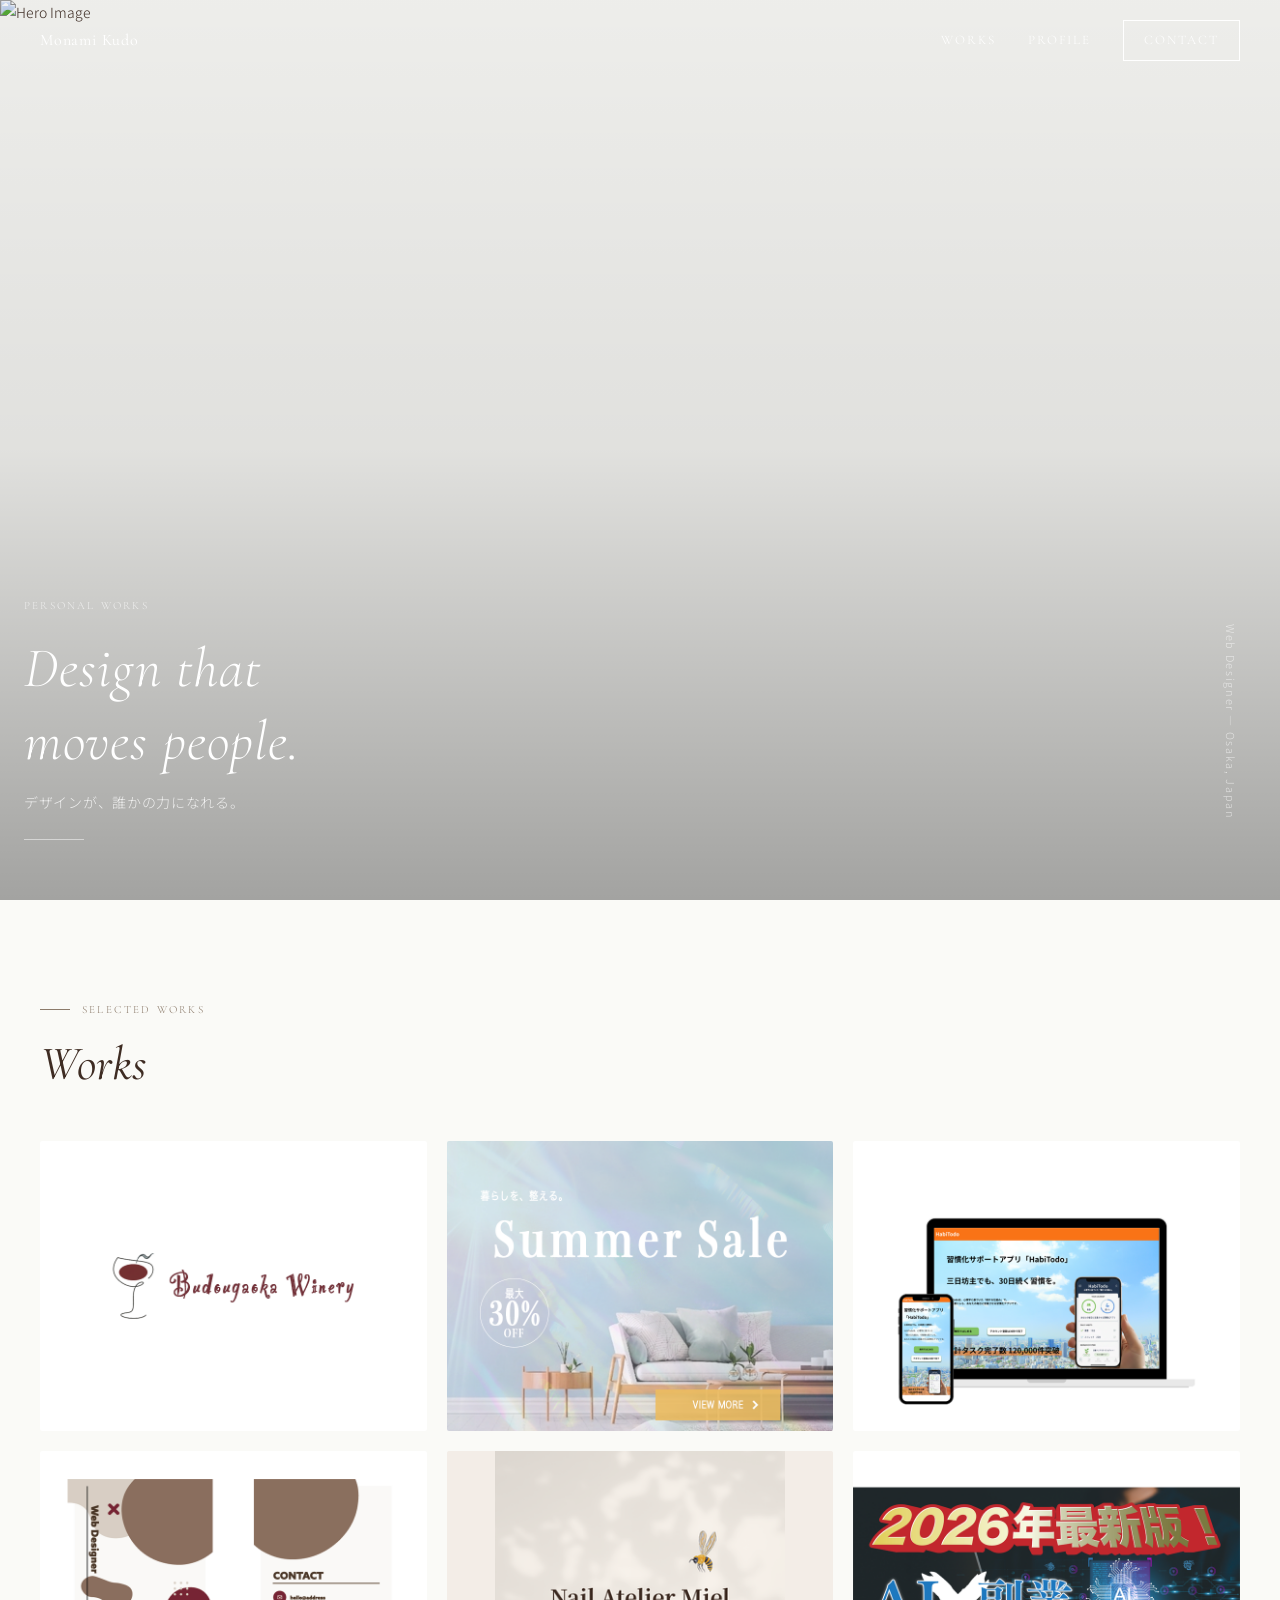
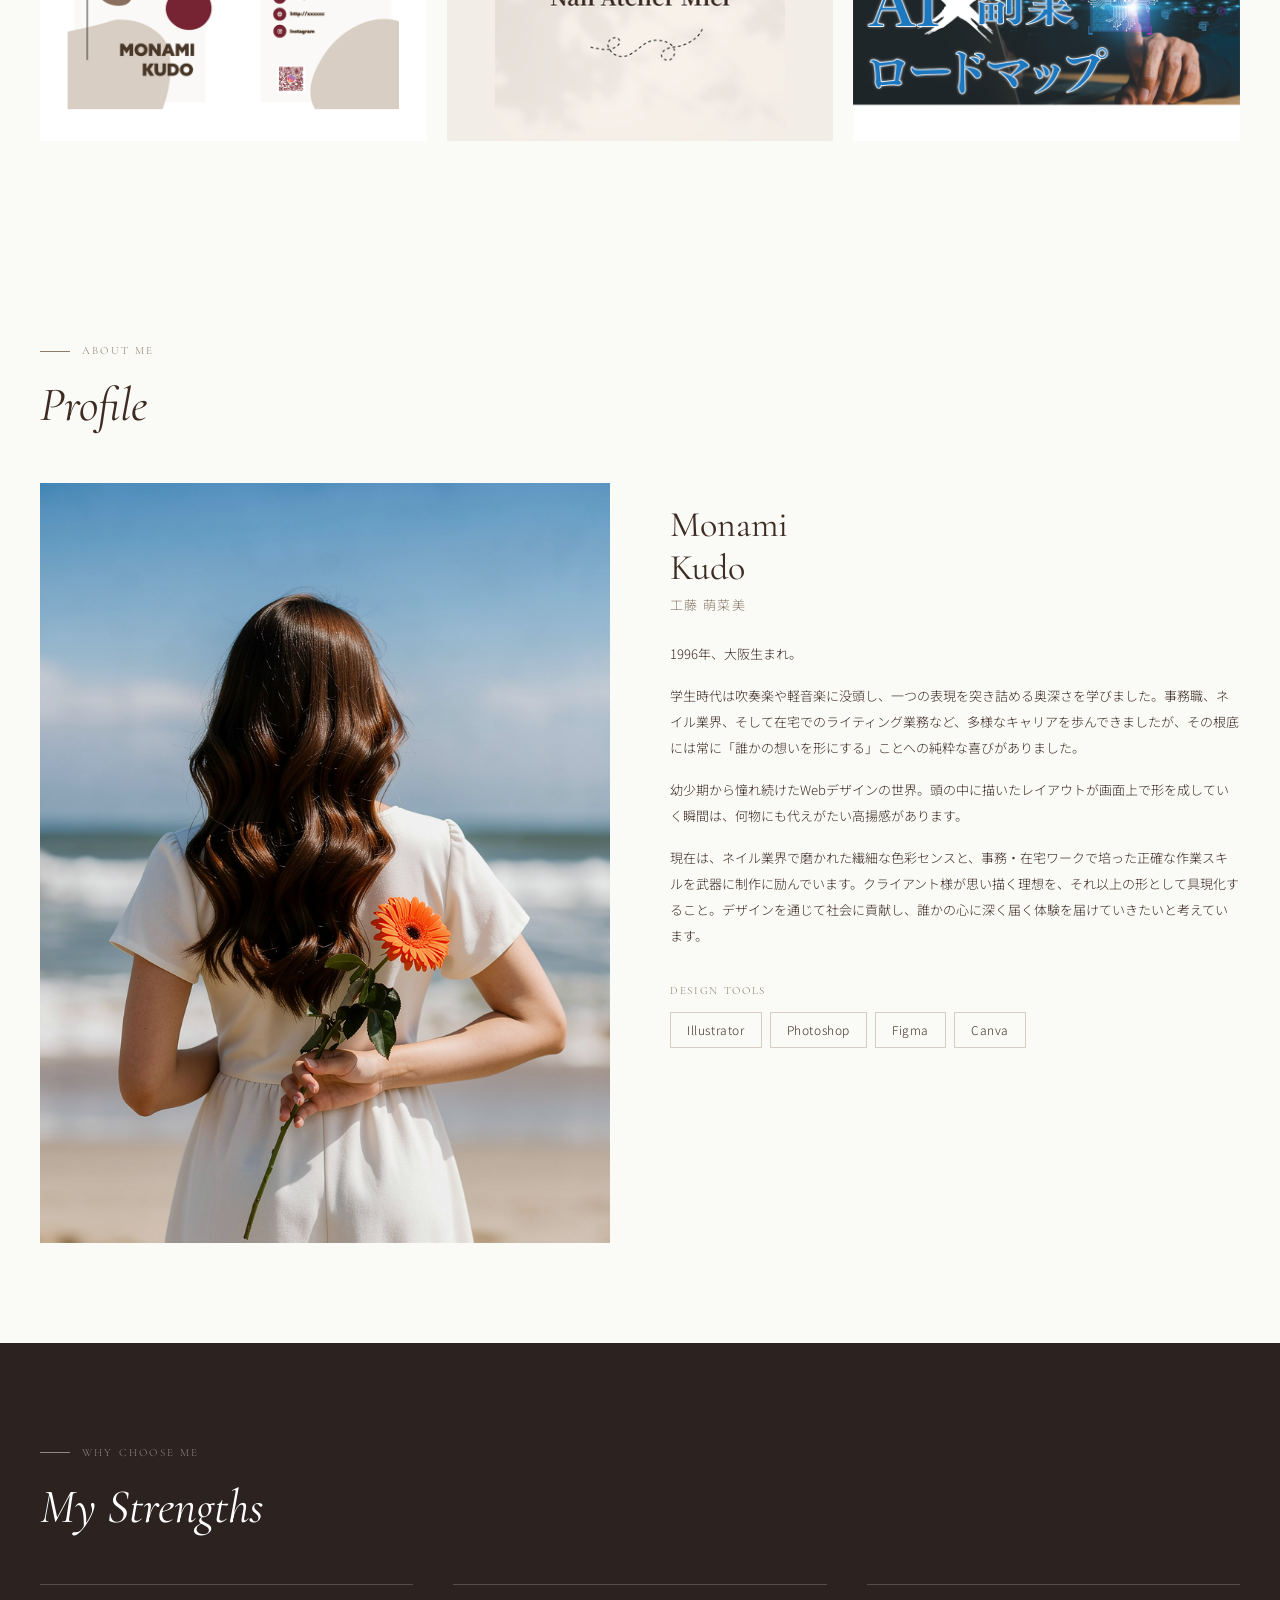
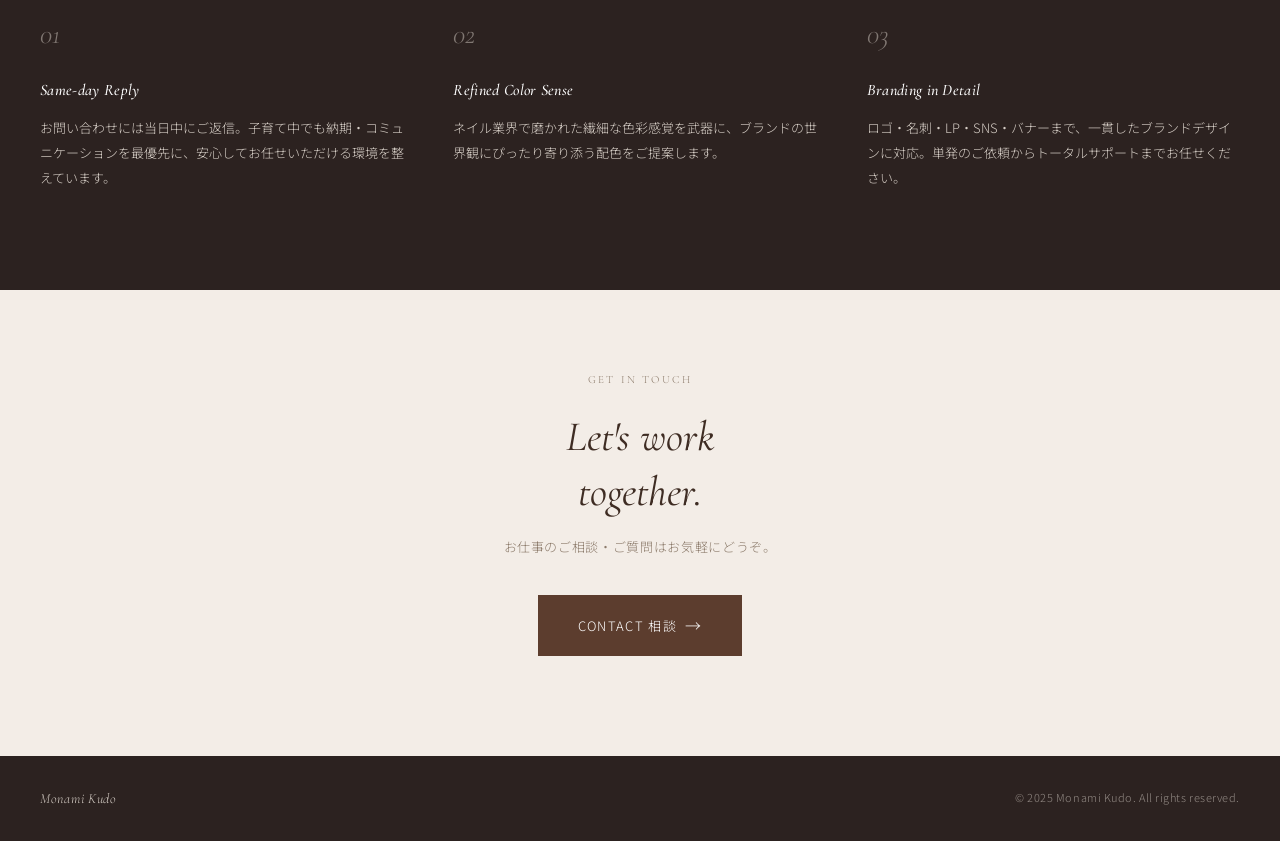
==== commit abadf474: "Add files via upload" ====
--- a/index.html
+++ b/index.html
@@ -122,8 +122,7 @@
 
         <!-- 作品5 -->
         <a href="work-sns.html" class="work-card fade-in">
-               <img src="images/sns-button.png" alt="Work 5 Image " class="work-card__img">
-          <div class="work-card__overlay">
+        <img src="images/profile1.png" alt="Work 5 Image " class="work-card__img work-card__img--contain">          <div class="work-card__overlay">
             <p class="work-card__category">SNS</p>
             <p class="work-card__desc">SNS投稿デザイン</p>
             <span class="work-card__link">View Project →</span>
@@ -164,6 +163,7 @@
         <!-- 右：テキスト -->
         <div class="profile__text">
           <h3 class="profile__name">Monami<br>Kudo</h3>
+          <p class="profile__name-jp">工藤 萌菜美</p>
 
           <div class="profile__bio">
             <p>1996年、大阪生まれ。</p>
--- a/style.css
+++ b/style.css
@@ -394,17 +394,24 @@
   border-radius: 2px;
 }
 
-/* SNSカードの画像だけ表示位置を調整 */
-.work-card:nth-child(5) .work-card__img {
-  object-position: left top;
-}
-
 /* 作品のサムネイル画像 */
 .work-card__img {
   width: 100%;
   height: 100%;
   object-fit: cover;         /* object-fit: cover = 画像を枠に合わせてトリミング */
   transition: transform 0.5s ease;
+}
+
+/* SNSカードなど：画像を切らずに全体表示する */
+.work-card__img--contain {
+  object-fit: contain;
+  object-position: center center;
+  background-color: #F3EDE7;
+  width: 100%;
+  height: 100%;
+  display: flex;
+  align-items: center;
+  justify-content: center;
 }
 
 /* 仮の背景色（画像がない場合に表示） */
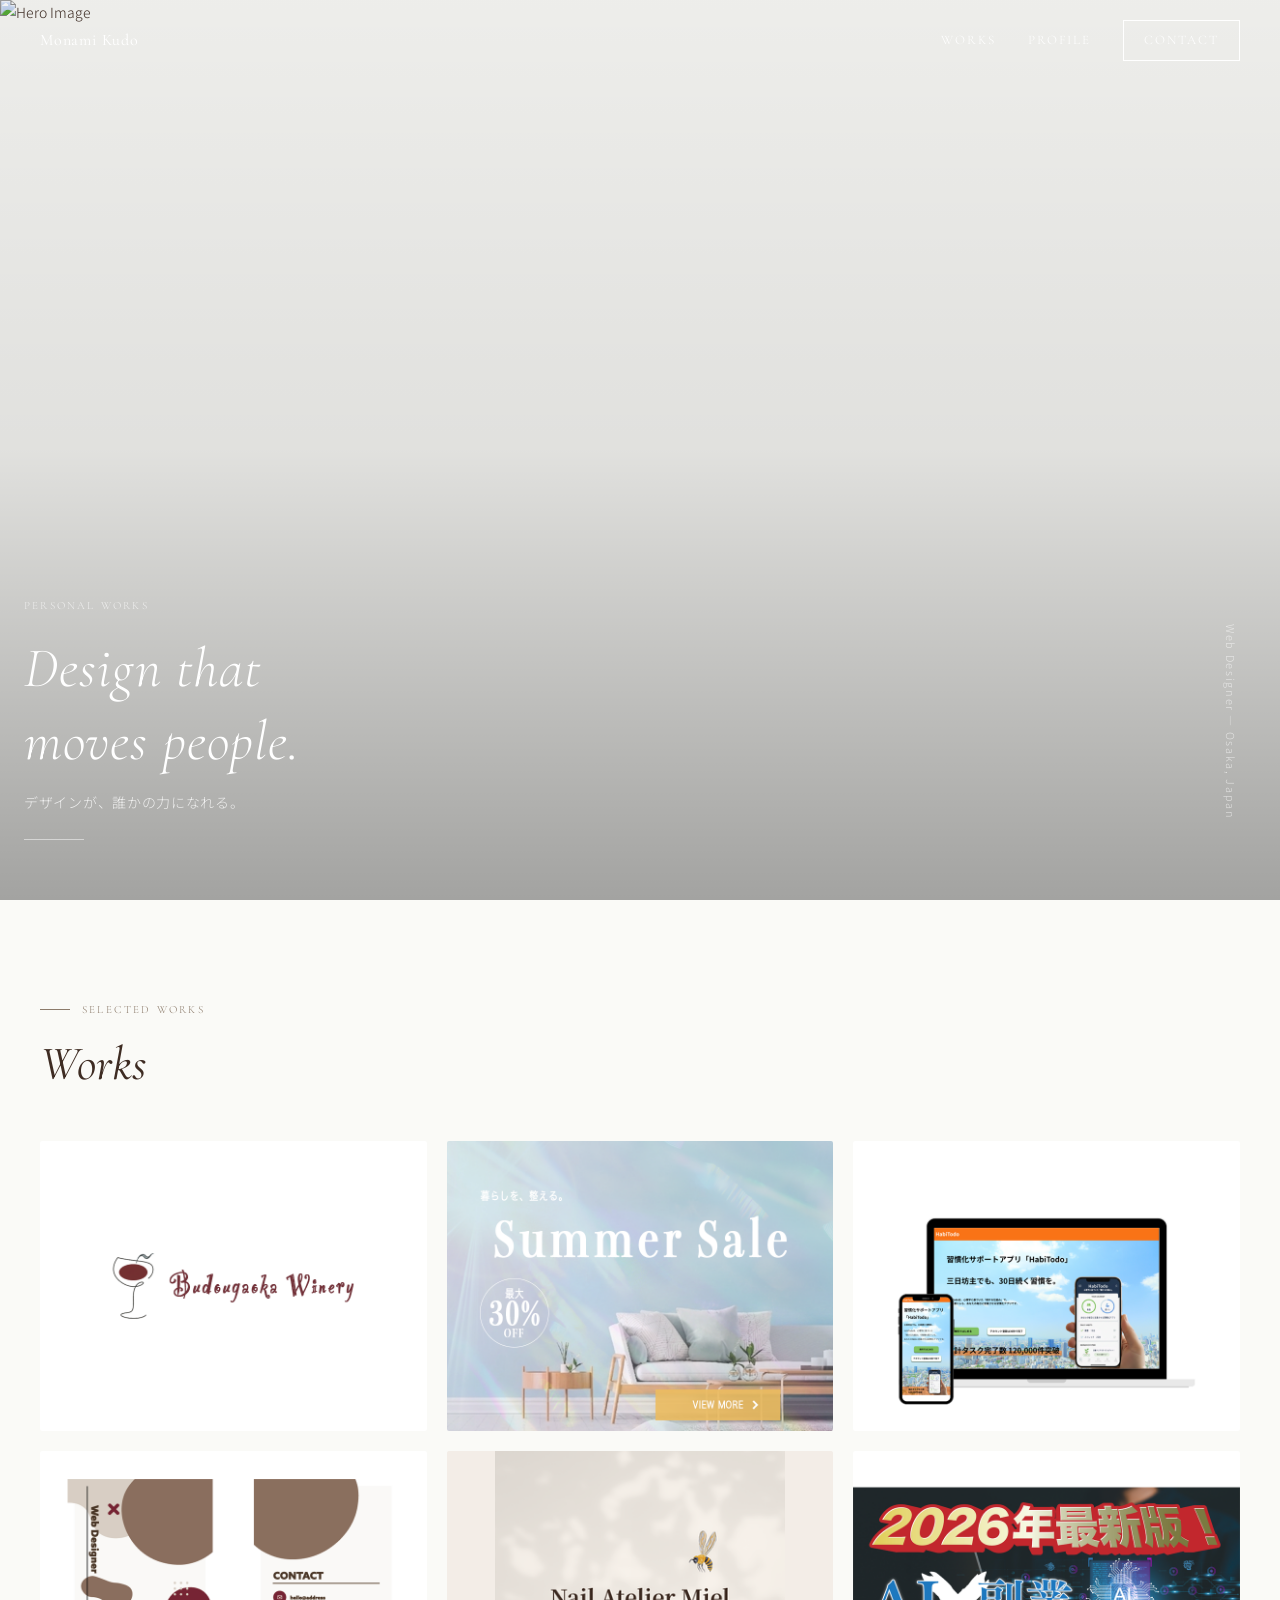
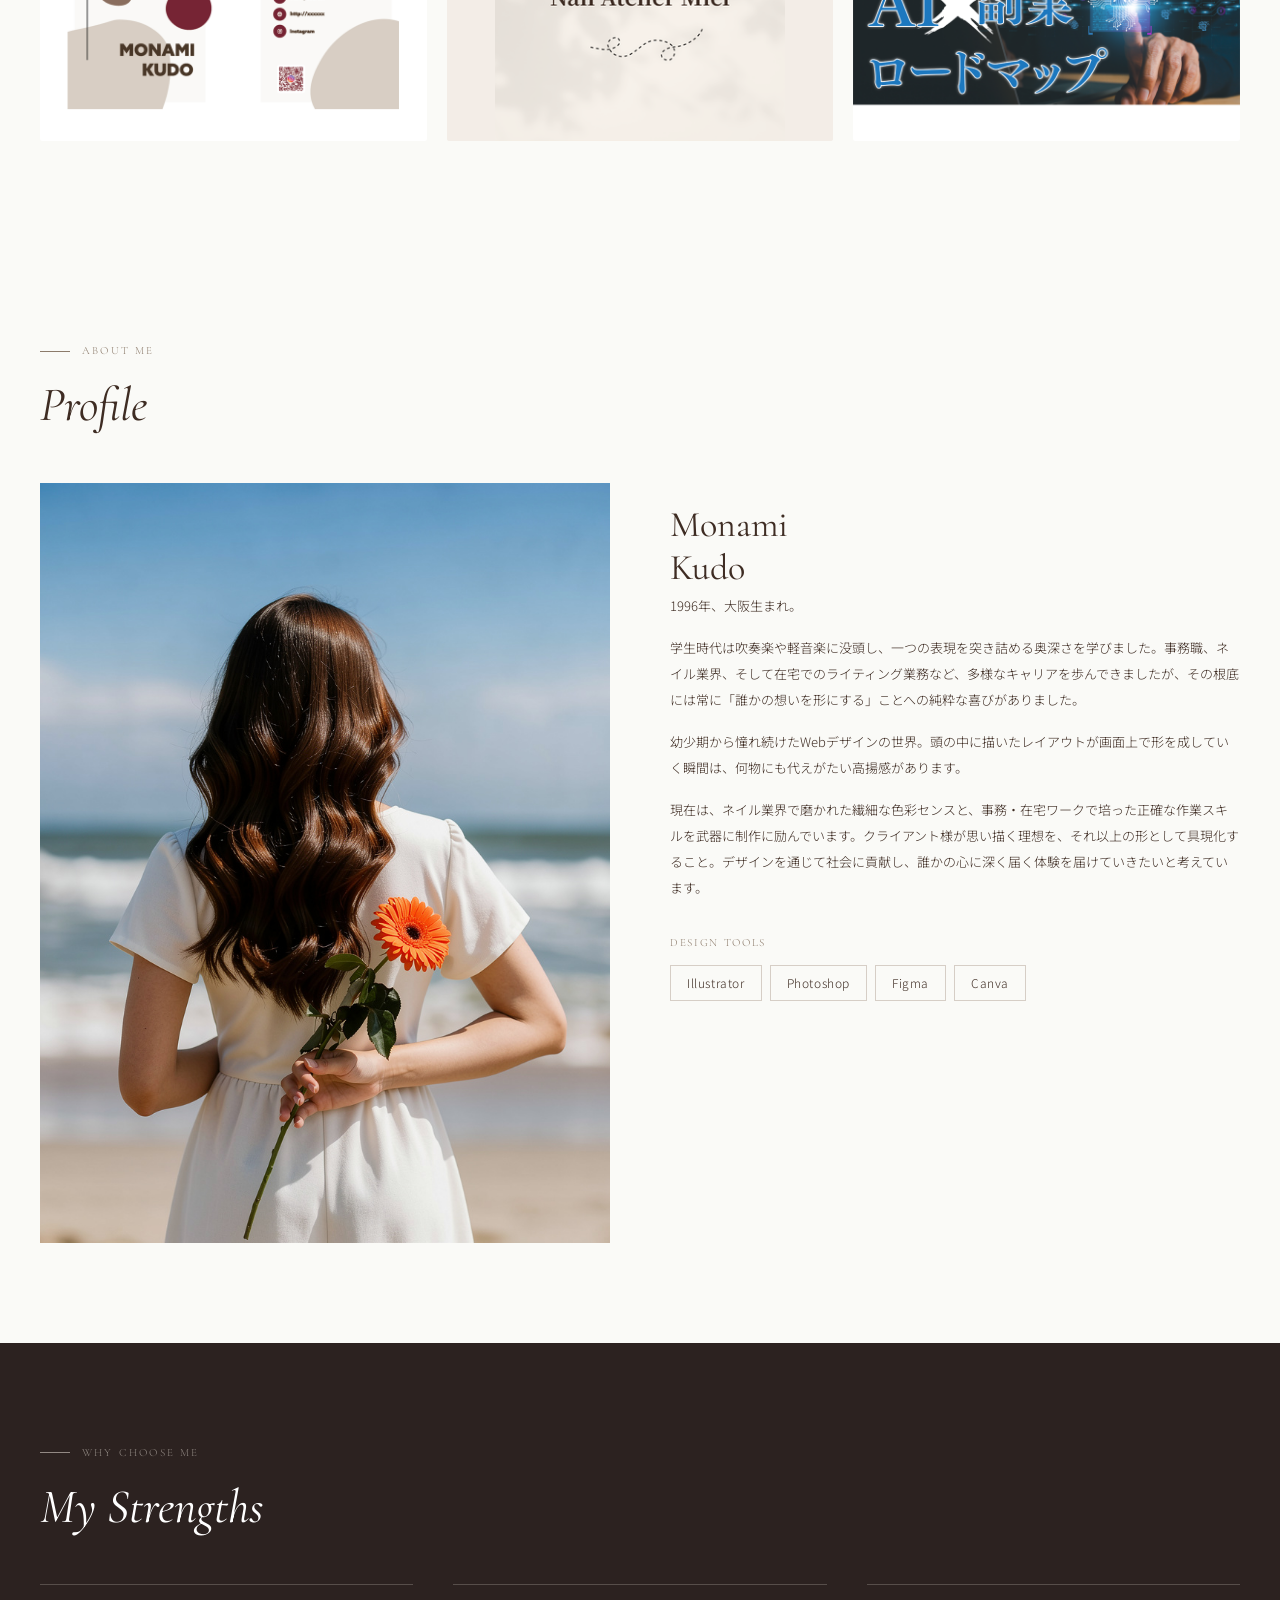
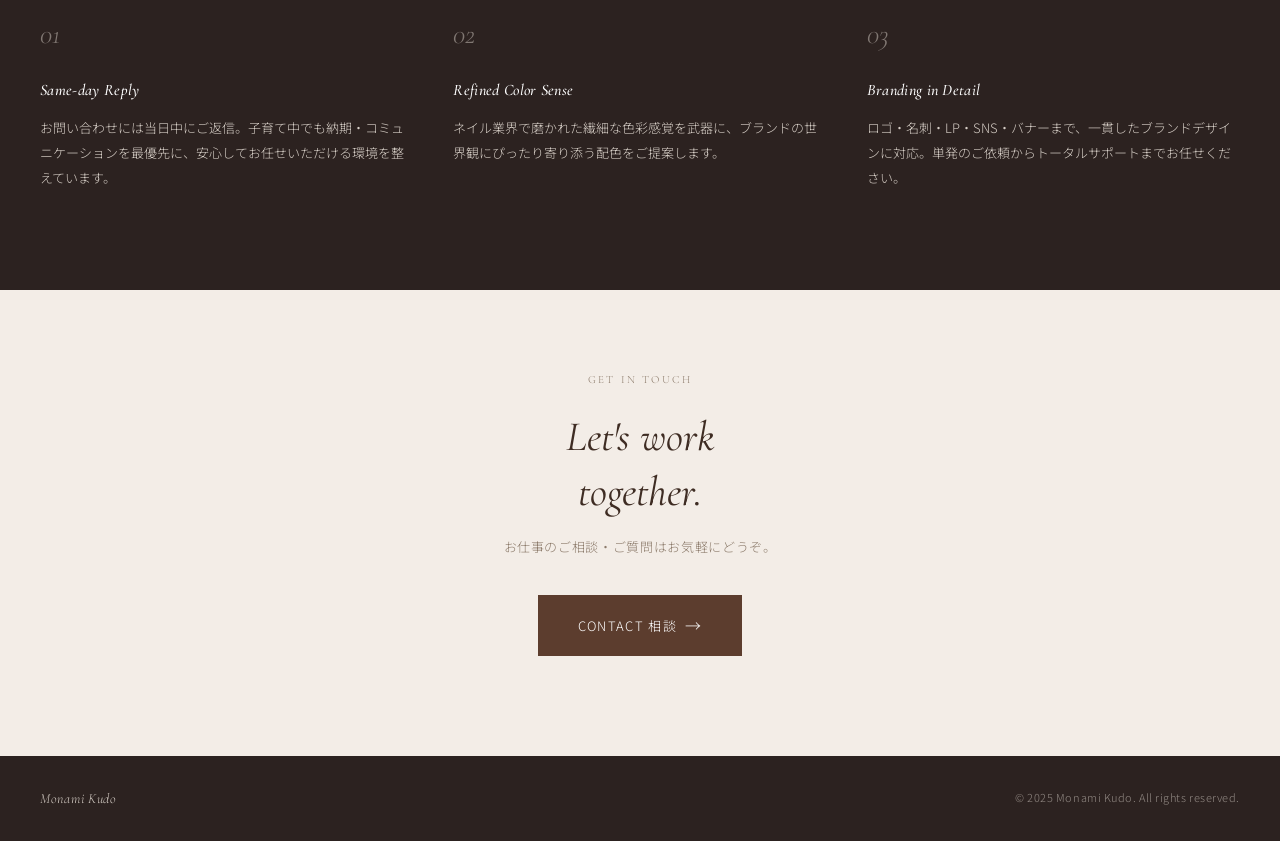
==== commit fc156523: "Update index.html" ====
--- a/index.html
+++ b/index.html
@@ -163,7 +163,7 @@
         <!-- 右：テキスト -->
         <div class="profile__text">
           <h3 class="profile__name">Monami<br>Kudo</h3>
-          <p class="profile__name-jp">工藤 萌菜美</p>
+         
 
           <div class="profile__bio">
             <p>1996年、大阪生まれ。</p>
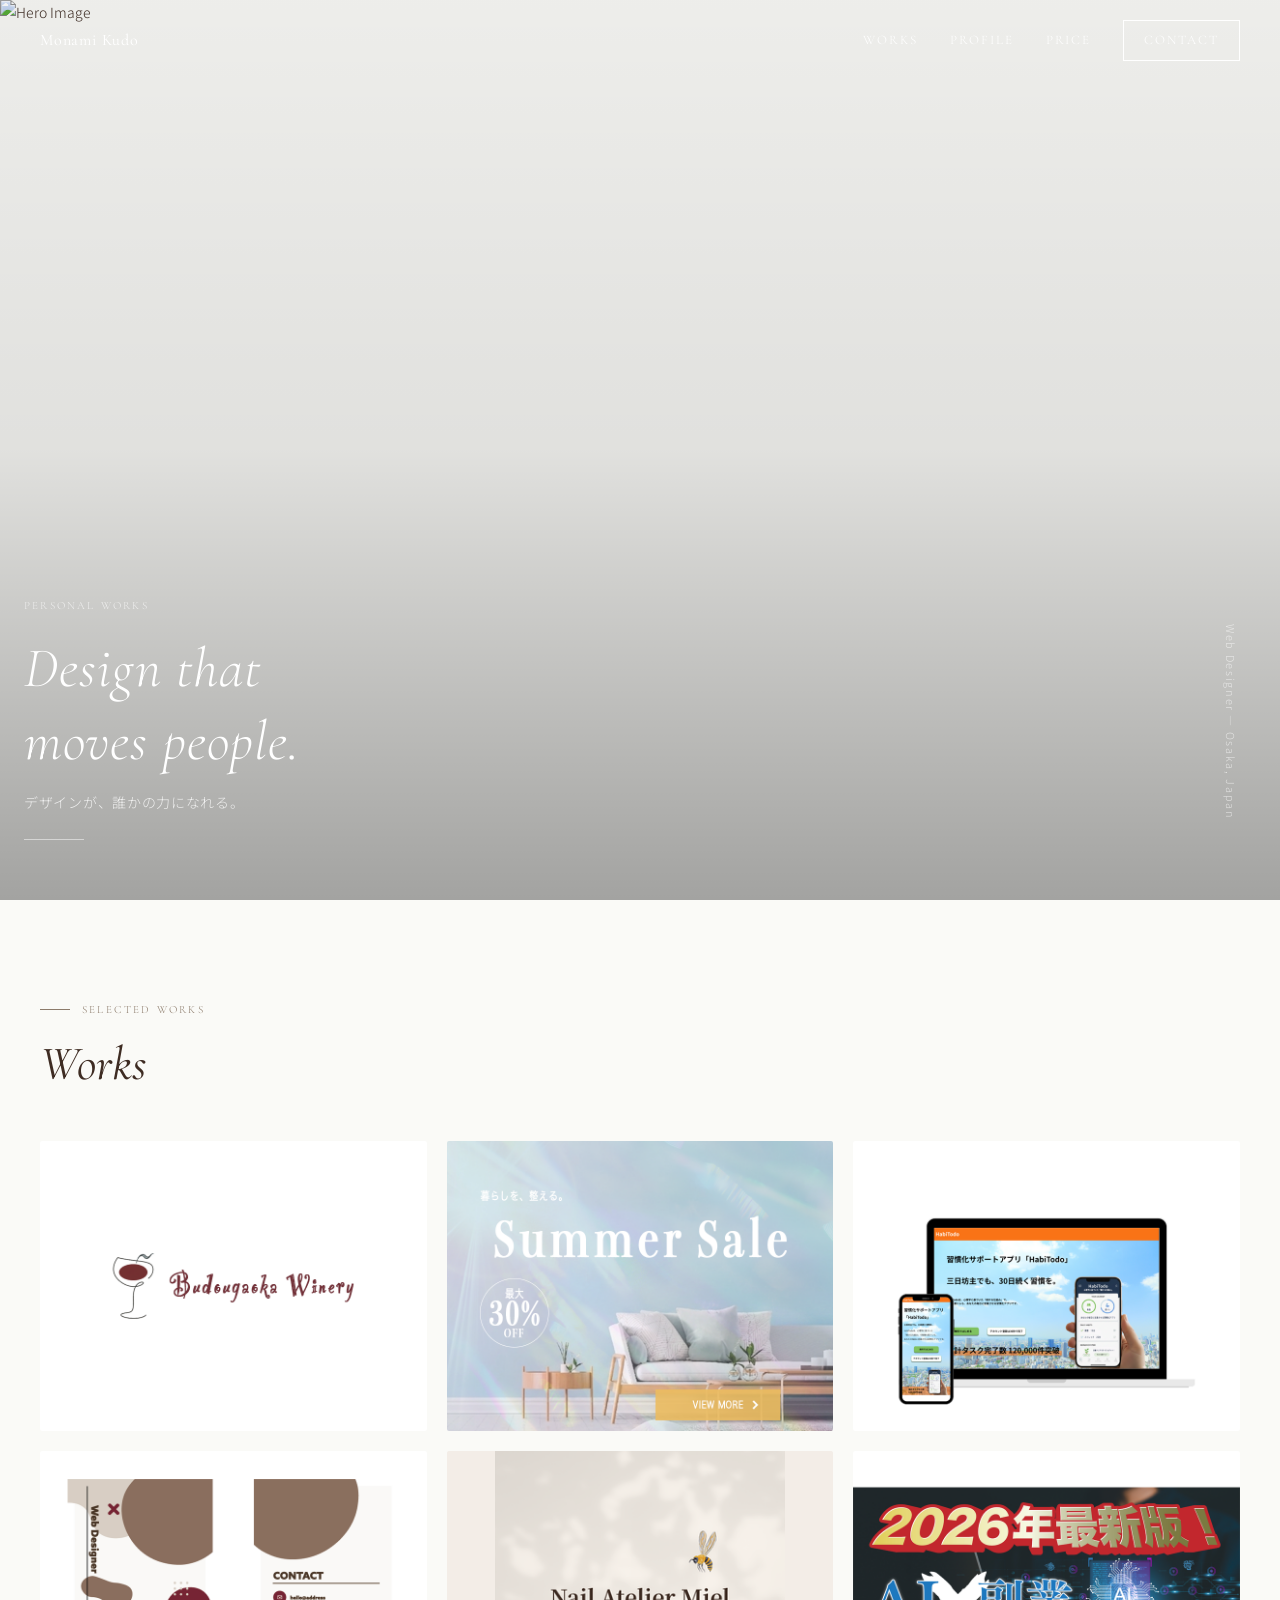
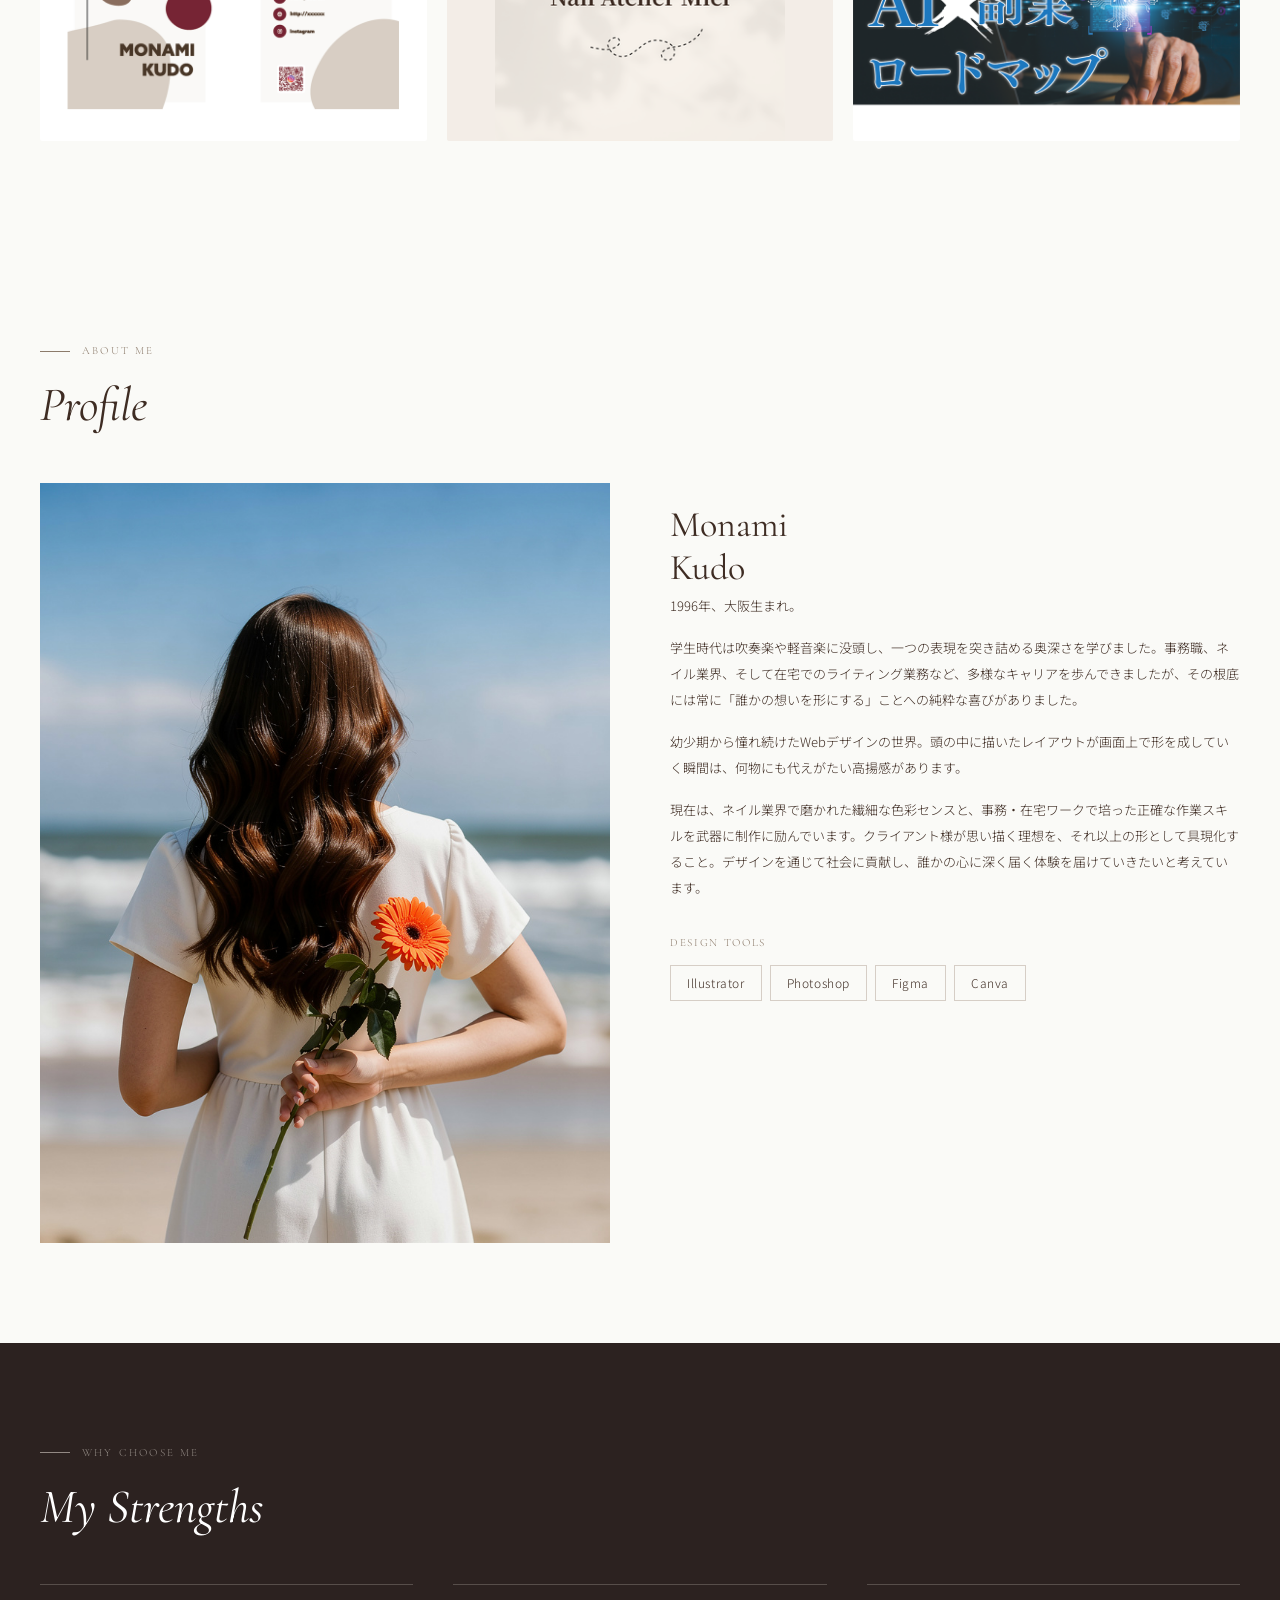
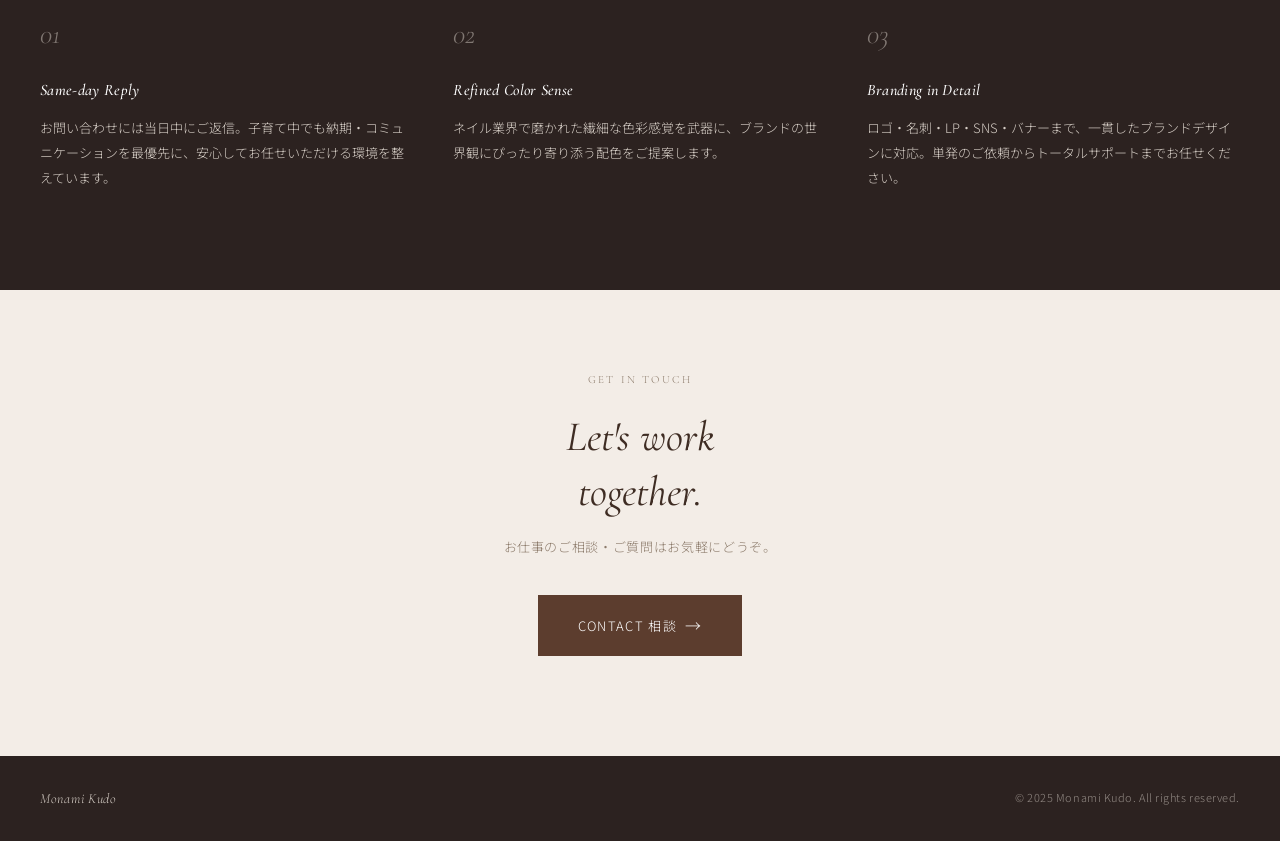
==== commit 761d2a60: "Update index.html" ====
--- a/index.html
+++ b/index.html
@@ -25,12 +25,13 @@
     <a href="#" class="header__logo">Monami Kudo</a>
 
     <!-- PC用ナビゲーション -->
-    <nav class="header__nav">
-      <a href="#works">WORKS</a>
-      <a href="#profile">PROFILE</a>
-      <a href="#contact" class="header__contact-btn">CONTACT</a>
-    </nav>
-
+ <nav class="header__nav">
+  <a href="#works">WORKS</a>
+  <a href="#profile">PROFILE</a>
+  <a href="price.html">PRICE</a>
+  <a href="#contact" class="header__contact-btn">CONTACT</a>
+</nav>
+    
     <!-- ハンバーガーボタン（スマホ用） -->
     <button class="hamburger" id="hamburger" aria-label="メニューを開く">
       <span></span>
